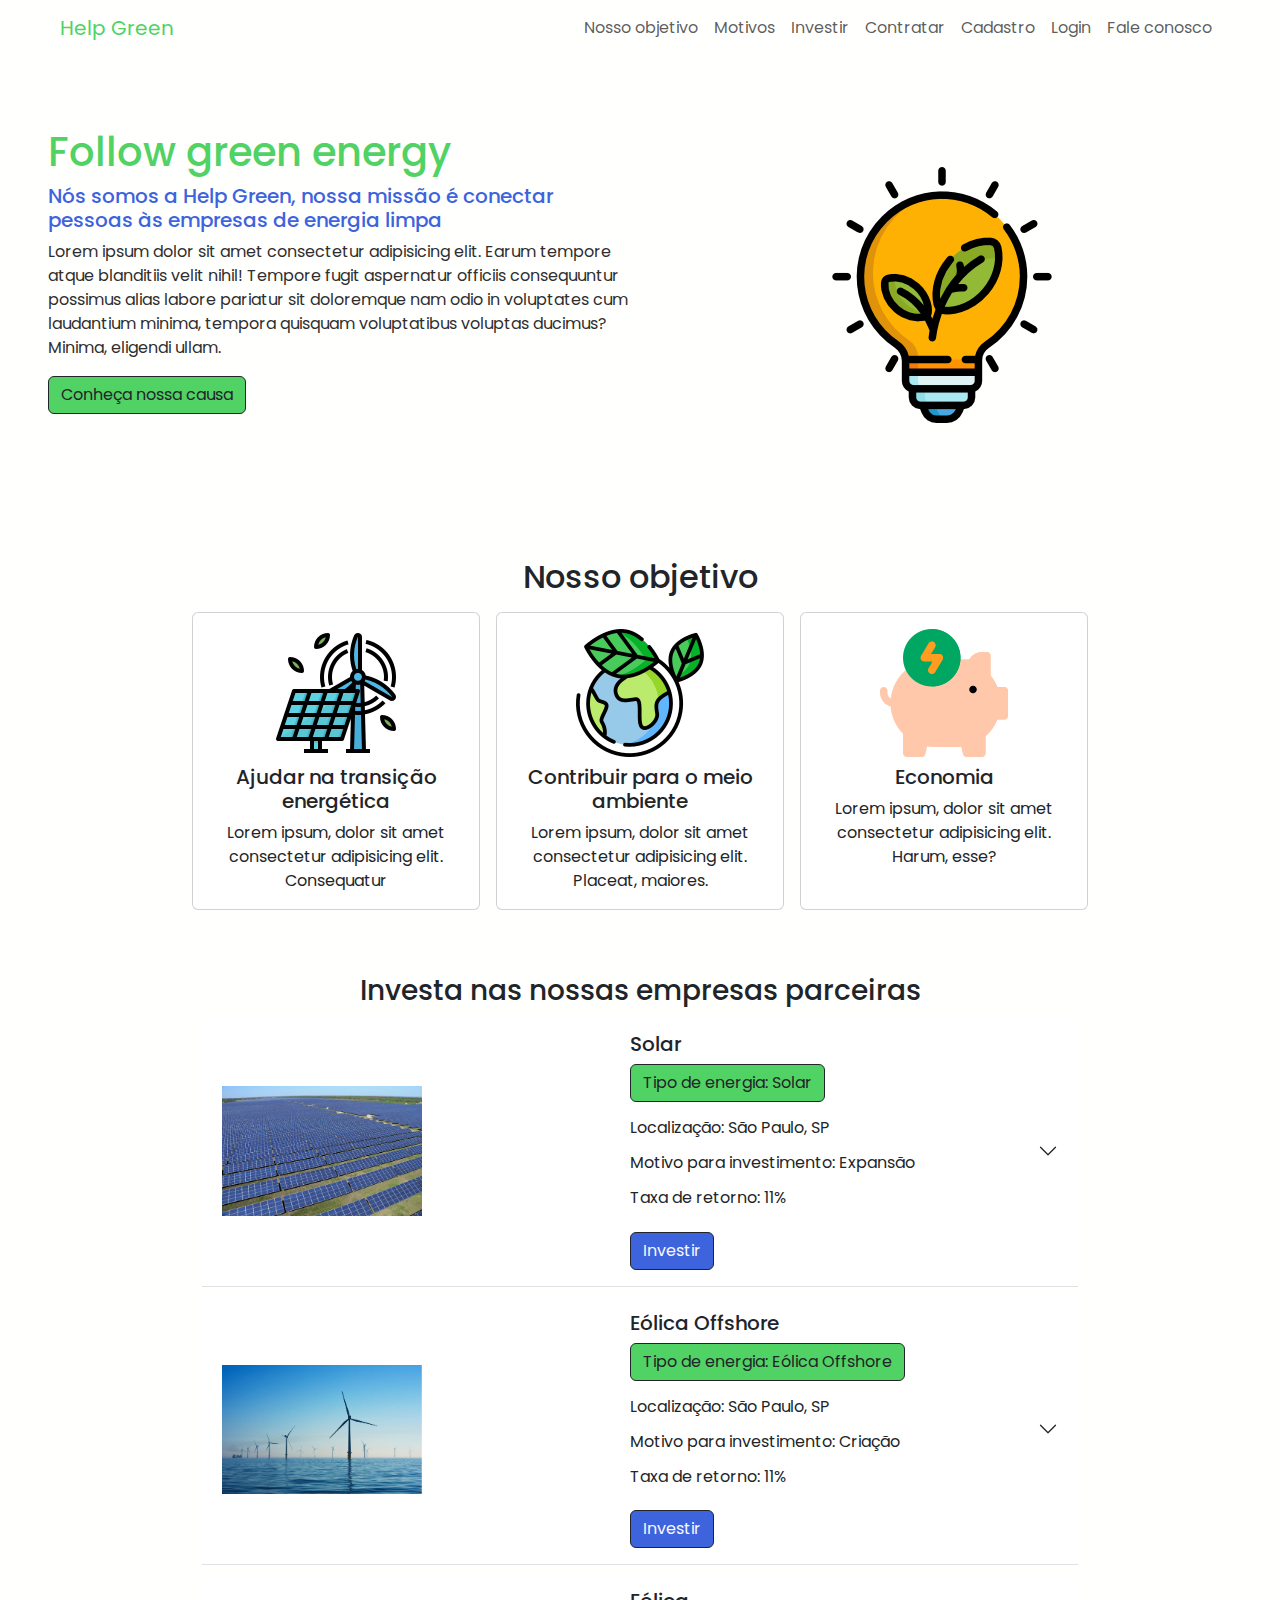
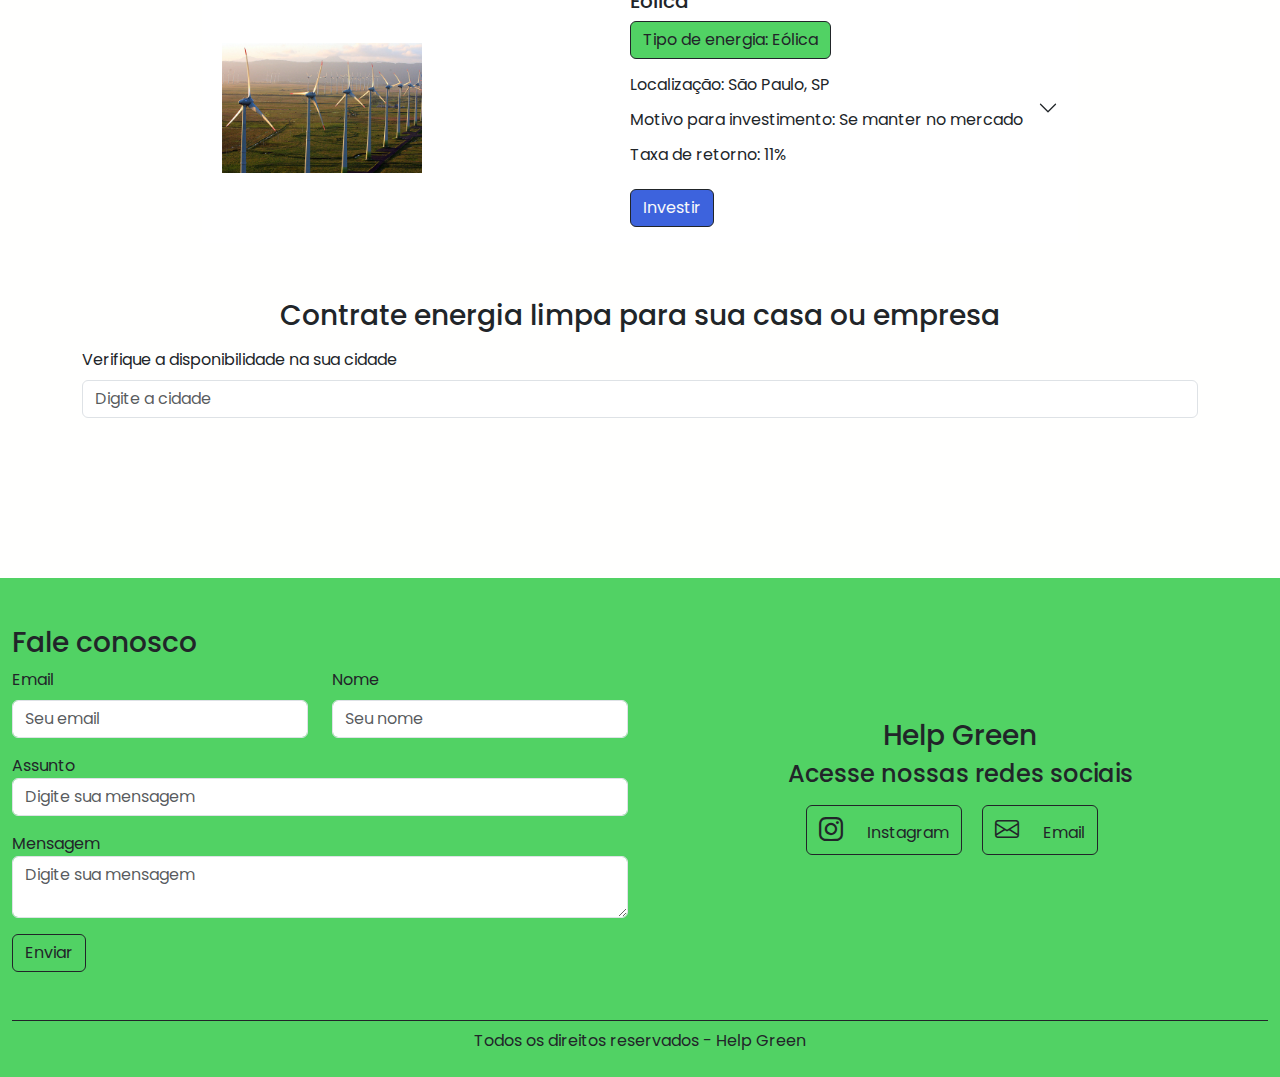
==== index.html @ 7e98a831 "add filter js" ====
<!doctype html>
<html lang="pt-br">
  <head>
    <meta charset="utf-8">
    <meta name="viewport" content="width=device-width, initial-scale=1">
    <title>Help Green</title>

    <link rel="preconnect" href="https://fonts.googleapis.com">
    <link rel="preconnect" href="https://fonts.gstatic.com" crossorigin>
    <link href="https://fonts.googleapis.com/css2?family=Poppins&display=swap" rel="stylesheet">

    <link href="https://cdn.jsdelivr.net/npm/bootstrap@5.3.3/dist/css/bootstrap.min.css" rel="stylesheet" integrity="sha384-QWTKZyjpPEjISv5WaRU9OFeRpok6YctnYmDr5pNlyT2bRjXh0JMhjY6hW+ALEwIH" crossorigin="anonymous">
    <link rel="stylesheet" href="./css/styles.css">

    <link rel="stylesheet" href="https://cdn.jsdelivr.net/npm/bootstrap-icons@1.11.3/font/bootstrap-icons.min.css">
  </head>
  <body>
    <nav class="navbar navbar-expand-lg mb-5 px-3 px-md-5">
        <div class="container-fluid">
          <a class="navbar-brand highlight" href="#">Help Green</a>
          <button class="navbar-toggler" type="button" data-bs-toggle="collapse" data-bs-target="#navbarNavDropdown" aria-controls="navbarNavDropdown" aria-expanded="false" aria-label="Toggle navigation">
            <span class="navbar-toggler-icon"></span>
          </button>
          <div class="collapse navbar-collapse" id="navbarNavDropdown">
            <ul class="navbar-nav ms-auto">
              <li class="nav-item">
                <a class="nav-link" aria-current="page" href="#">Nosso objetivo</a>
              </li>
              <li class="nav-item">
                <a class="nav-link" href="#">Motivos</a>
              </li>
              <li class="nav-item">
                <a class="nav-link" href="#">Investir</a>
              </li>
              <li class="nav-item">
                <a class="nav-link" href="#">Contratar</a>
              </li>
              <li class="nav-item">
                <a class="nav-link" href="./pages/register.html">Cadastro</a>
              </li>
              <li class="nav-item">
                <a class="nav-link" href="./pages/login.html">Login</a>
              </li>
              <li class="nav-item">
                <a class="nav-link" href="#">Fale conosco</a>
              </li>
            </ul>
          </div>
        </div>
    </nav>

    <main class="container-fluid mt-5 pt-4 mb-5 pb-5 px-5">
      <section class="row">
        <div class="col-sm-12 col-md-6 mb-5">
          <h1 class="highlight">Follow green energy</h1>
          <h5 class="secundary">Nós somos a Help Green, nossa missão é conectar pessoas às empresas de energia limpa</h5>
          <p class="p-color">Lorem ipsum dolor sit amet consectetur adipisicing elit. Earum tempore atque blanditiis velit nihil! Tempore fugit aspernatur officiis consequuntur possimus alias labore pariatur sit doloremque nam odio in voluptates cum laudantium minima, tempora quisquam voluptatibus voluptas ducimus? Minima, eligendi ullam.</p>
          <button class="btn btn-outline-dark bg-button">Conheça nossa causa</button>
        </div>
        <div class="col-sm-12 col-md-6 text-center align-self-center">
          <img src="./images/energy.png" alt="" class="img-fluid">
        </div>
      </section>
        
      <section class="container mt-5 pt-5 pb-5">
        <h2 class="text-center mb-3">Nosso objetivo</h2>
        <div class="row justify-content-center">
          <div class="col-12 col-md-4 card bg-green text-center mb-3 me-md-3" style="max-width: 18rem;">
              <div class="card-body">
                <img src="./images/renewable-energies.png" alt="" class="img-fluid mb-2">
                <h5 class="card-title">Ajudar na transição energética</h5>
                <p class="card-text">Lorem ipsum, dolor sit amet consectetur adipisicing elit. Consequatur</p>
              </div>
          </div>
          <div class="col-12 col-md-4 card bg-green text-center mb-3 me-md-3" style="max-width: 18rem;">
              <div class="card-body">
                <img src="./images/environment.png" alt="" class="img-fluid mb-2">
                <h5 class="card-title">Contribuir para o meio ambiente</h5>
                <p class="card-text">Lorem ipsum, dolor sit amet consectetur adipisicing elit. Placeat, maiores.</p>
              </div>
          </div>
          <div class="col-12 col-md-4 card bg-green text-center mb-3" style="max-width: 18rem;">
              <div class="card-body">
                <img src="./images/economy.png" alt="" class="img-fluid mb-2">
                <h5 class="card-title">Economia</h5>
                <p class="card-text">Lorem ipsum, dolor sit amet consectetur adipisicing elit. Harum, esse?</p>
              </div>
          </div>
        </div>
      </section>

      <section id="reasons">

      </section>

      <section id="investiment container">
        <h3 class="text-center">Investa nas nossas empresas parceiras</h3>
        <div class="container accordion accordion-flush my-accordion img-accordion" id="accordion">
          
        </div>
      </section>

      <section id="hire" class="mt-5 pt-2 mb-5">
        <h3 class="text-center mb-3">Contrate energia limpa para sua casa ou empresa</h3>

        <div class="container">
          <label for="filter" class="form-input">Verifique a disponibilidade na sua cidade</label>
          <input type="text" class="form-control mt-2 mb-3" id="cityInput" placeholder="Digite a cidade" onkeyup="filterCards()">
        </div>

        <div class="container row mx-auto mb-5" id="companies-hire">

        </div>

      </section>

    </main>

    <footer class="container-fluid bg-footer pt-5 pb-2 mt-5 text-dark">
        <div class="row mb-5">
            <div class="col-md mb-4 mb-md-0">
              <h3>Fale conosco</h3>
              <form>
                <div class="row">
                  <div class="col">
                    <label for="email" class="form-label">Email</label>
                    <input type="email" class="form-control" id="email" placeholder="Seu email">
                  </div>                
                  <div class="col">
                    <label for="name" class="form-label">Nome</label>
                    <input type="text" class="form-control" id="name" placeholder="Seu nome">
                  </div>
                </div>
                <div class="mt-3">
                    <label for="topic">Assunto</label>
                    <input type="text" class="form-control" id="topic" placeholder="Digite sua mensagem">
                </div>
                <div class="mt-3">
                  <label for="mensage">Mensagem</label>
                  <textarea name="" id="mensage" class="form-control" placeholder="Digite sua mensagem"></textarea>
              </div>
                <div class="mt-3">
                  <button type="button" class="btn btn-outline-dark" id="form">Enviar</button>
                </div>
              </form>
            </div>
    
            <div class="col-md text-center align-self-center">
              <h3>Help Green</h3>
              <h4>Acesse nossas redes sociais</h4>     
              <div class="mt-3 mb-4">
                <button type="button" class="btn btn-outline-dark me-1 me-md-3"><i class="bi bi-instagram fs-4 me-4"></i>Instagram</button>
                <button type="button" class="btn btn-outline-dark me-1 me-md-3"><i class="bi bi-envelope fs-4 me-4"></i>Email</button>
              </div>
            </div>
          </div>
          <div>
            <p class="text-center border-top border-dark pt-2">Todos os direitos reservados - Help Green</p>
          </div>
      </footer>

      
    <script src="https://cdn.jsdelivr.net/npm/bootstrap@5.3.3/dist/js/bootstrap.bundle.min.js" integrity="sha384-YvpcrYf0tY3lHB60NNkmXc5s9fDVZLESaAA55NDzOxhy9GkcIdslK1eN7N6jIeHz" crossorigin="anonymous"></script>
    <script src="./js/data.js"></script>
    <script src="./js/app.js"></script>
  </body>
</html>
---- css/styles.css ----
:root{
    --bg-color: #fffffe;
    --highlight-color: #51D264;
    --secundary-color: #3D63DD;
    --paragraph-color: #2e2e2e;
}

body{
    background-color: var(--bg-color);
    font-family: "Poppins", sans-serif;
    font-weight: 400;
}

::selection{
    background-color: var(--highlight-color);
}

.highlight{
    color: var(--highlight-color);
}

.secundary{
    color: var(--secundary-color);
}

.p-color{
    color: var(--paragraph-color);
}

.bg-secundary{
    background-color: var(--secundary-color);
}

.bg-button{
    background-color: var(--highlight-color);
}

.bg-footer{
    background-color: var(--highlight-color);
}

.size-form{
    max-width: 600px;
}

.my-accordion{
    max-width: 900px;
}

.img-accordion img{
    max-width: 200px;
}
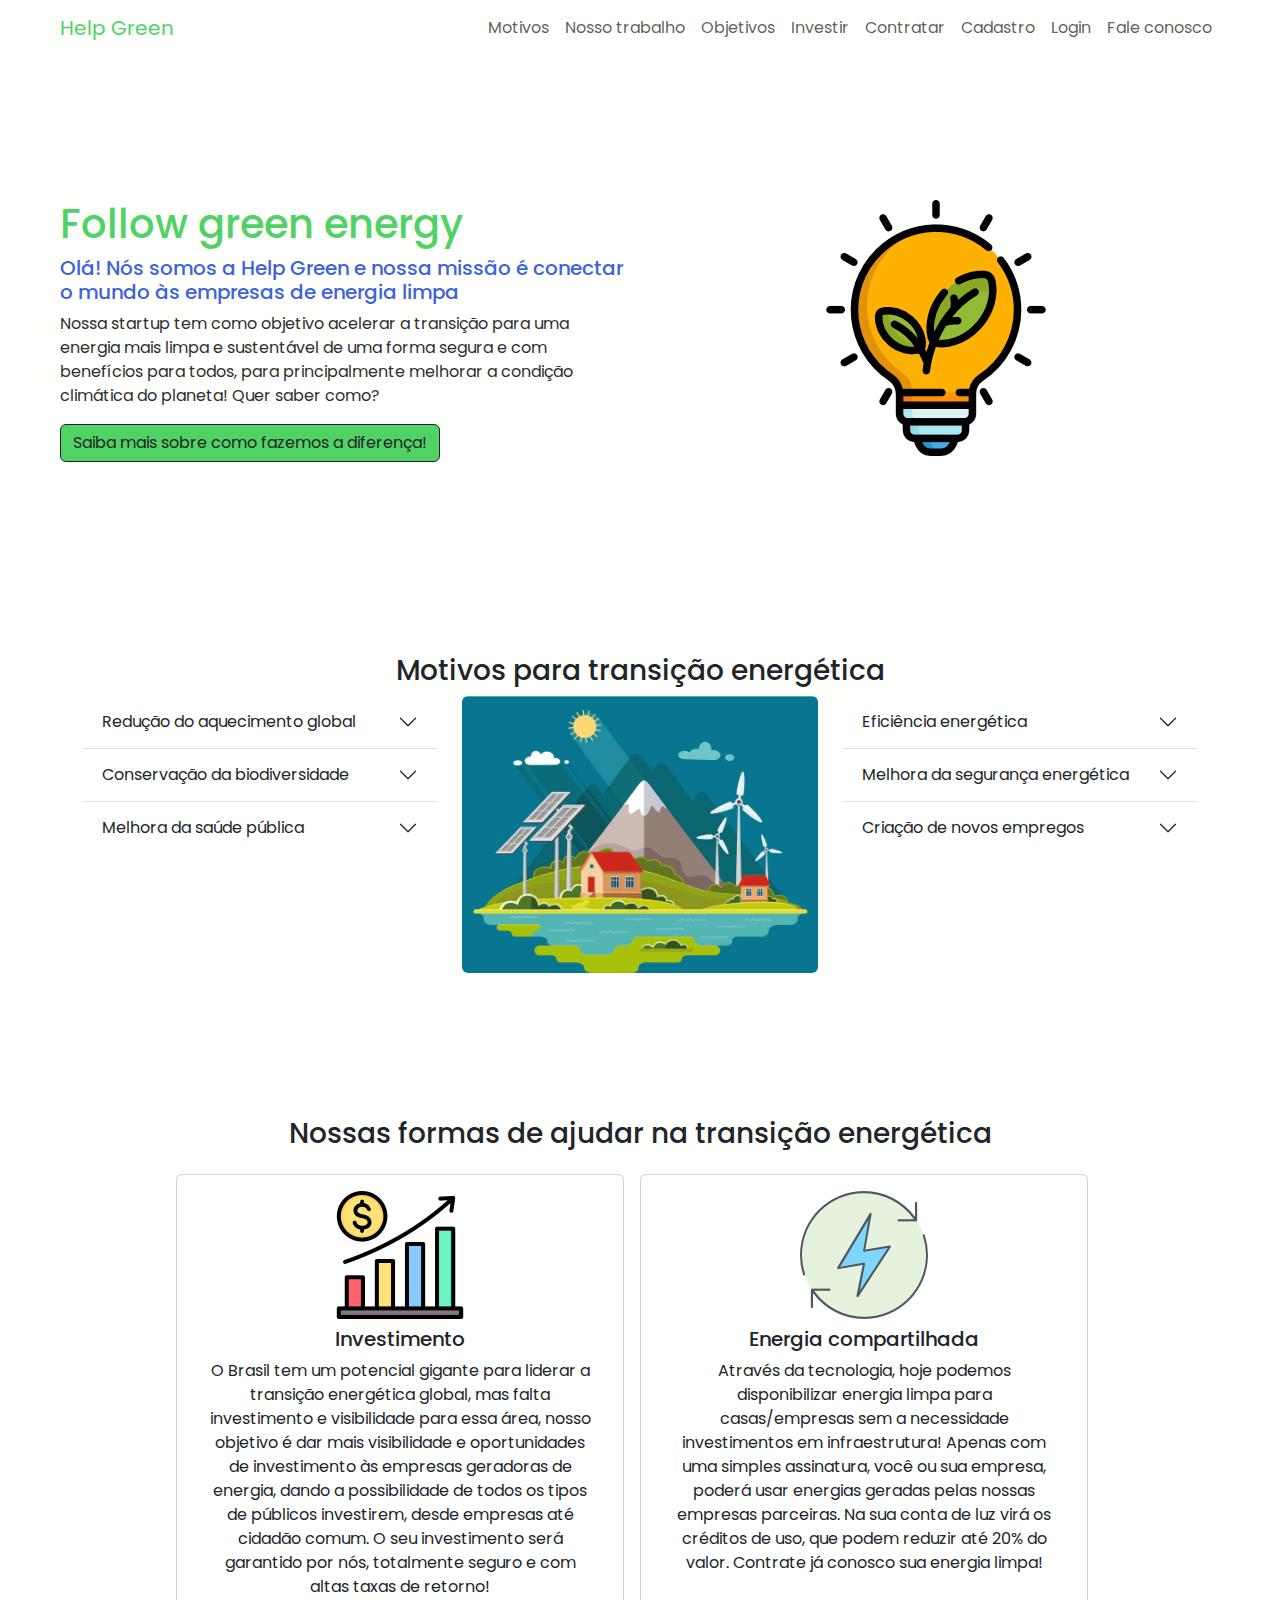
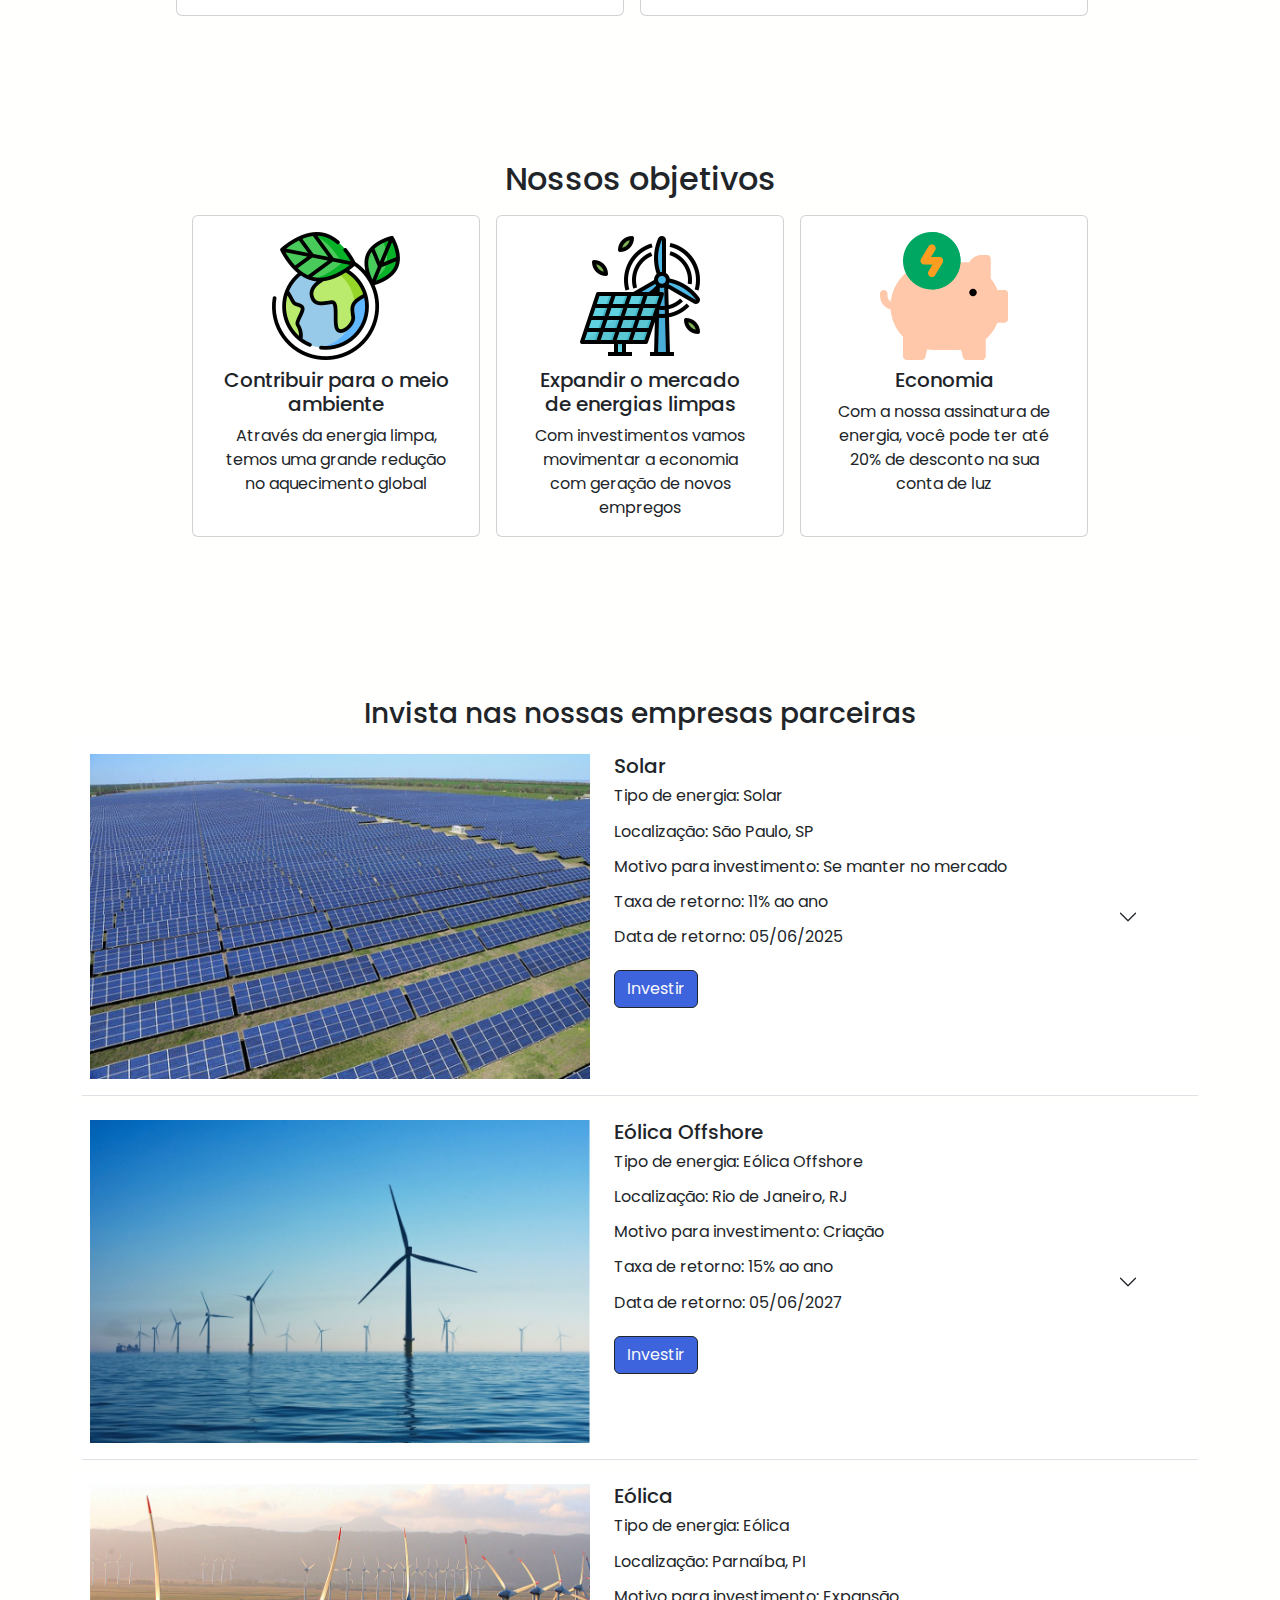
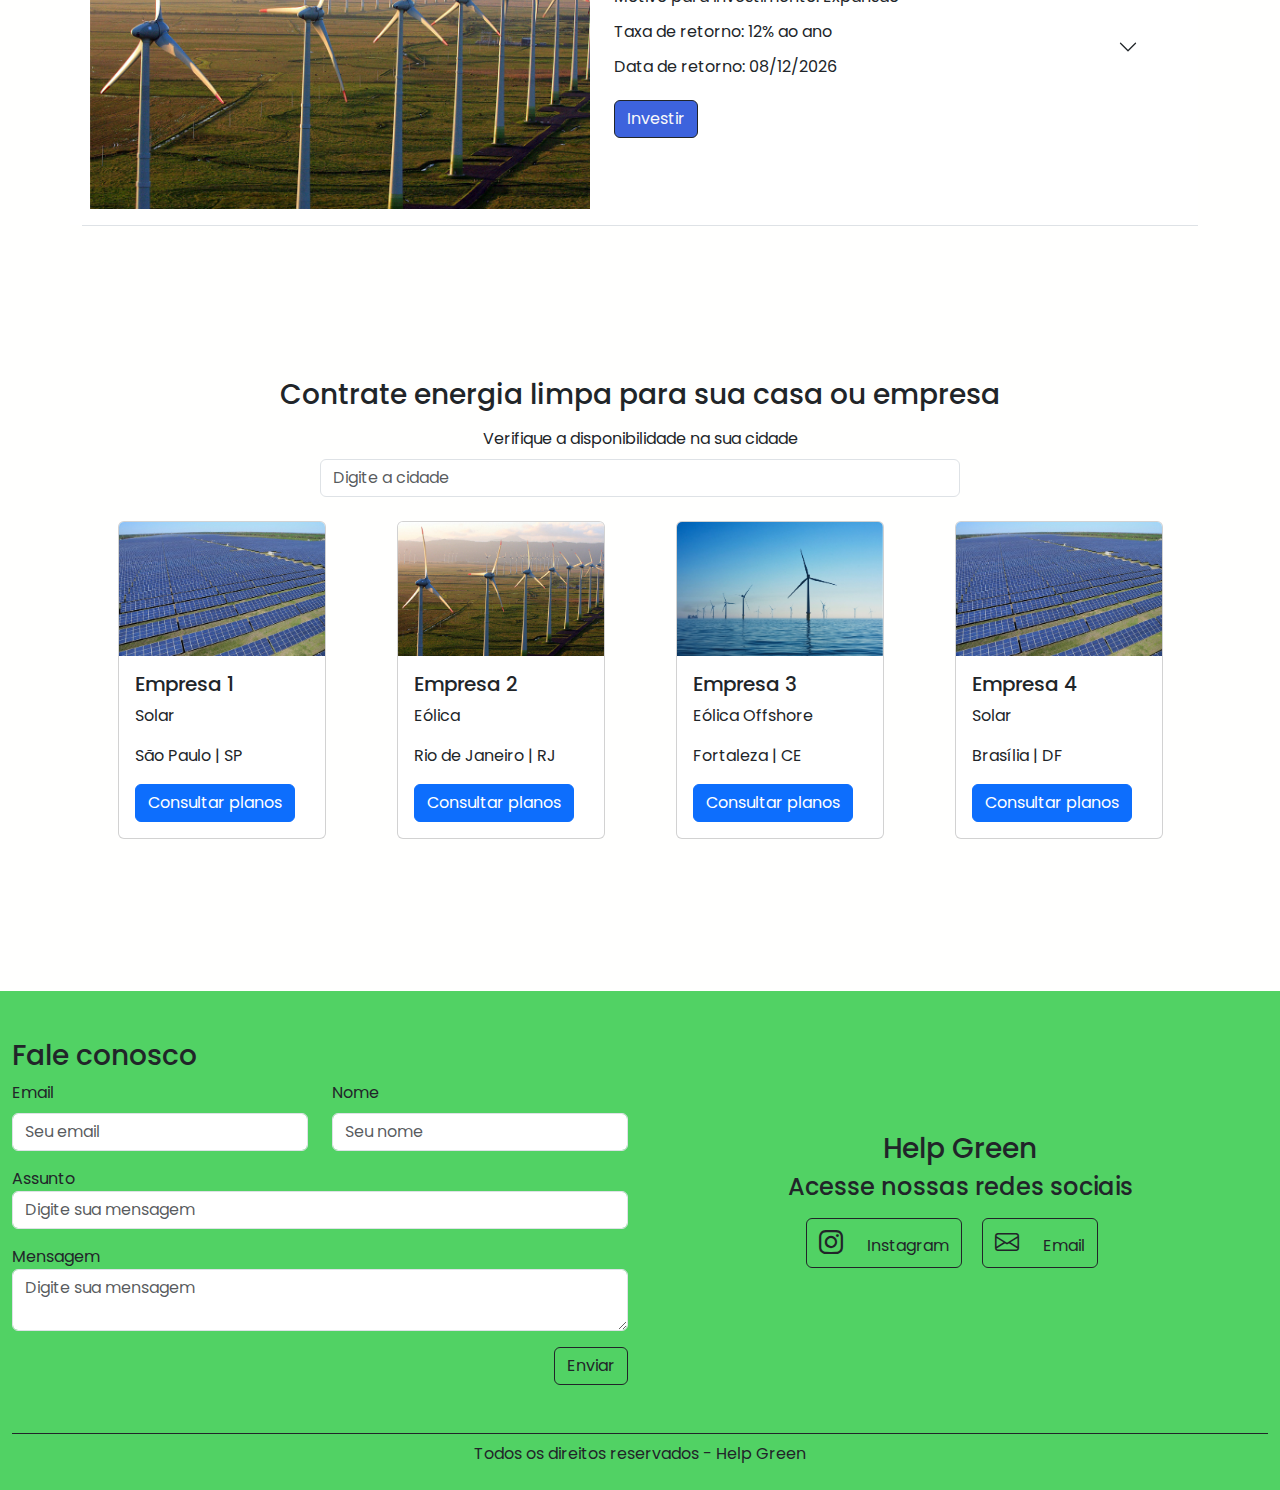
==== commit 5f35b7f7: "add sections: reasons, services and objectives" ====
--- a/index.html
+++ b/index.html
@@ -24,16 +24,19 @@
           <div class="collapse navbar-collapse" id="navbarNavDropdown">
             <ul class="navbar-nav ms-auto">
               <li class="nav-item">
-                <a class="nav-link" aria-current="page" href="#">Nosso objetivo</a>
-              </li>
-              <li class="nav-item">
-                <a class="nav-link" href="#">Motivos</a>
-              </li>
-              <li class="nav-item">
-                <a class="nav-link" href="#">Investir</a>
-              </li>
-              <li class="nav-item">
-                <a class="nav-link" href="#">Contratar</a>
+                <a class="nav-link" href="#reasons">Motivos</a>
+              </li>
+              <li class="nav-item">
+                <a class="nav-link" href="#services">Nosso trabalho</a>
+              </li>
+              <li class="nav-item">
+                <a class="nav-link" aria-current="page" href="#objective">Objetivos</a>
+              </li>
+              <li class="nav-item">
+                <a class="nav-link" href="#investiment">Investir</a>
+              </li>
+              <li class="nav-item">
+                <a class="nav-link" href="#hire">Contratar</a>
               </li>
               <li class="nav-item">
                 <a class="nav-link" href="./pages/register.html">Cadastro</a>
@@ -42,81 +45,175 @@
                 <a class="nav-link" href="./pages/login.html">Login</a>
               </li>
               <li class="nav-item">
-                <a class="nav-link" href="#">Fale conosco</a>
+                <a class="nav-link" href="#form">Fale conosco</a>
               </li>
             </ul>
           </div>
         </div>
     </nav>
 
-    <main class="container-fluid mt-5 pt-4 mb-5 pb-5 px-5">
-      <section class="row">
+    <main class="container-fluid mt-2 mt-md-5 pt-2 pt-md-5 mb-5 pb-5">
+      <section class="row d-flex px-3 px-md-5 pt-1 pt-md-5 pb-5">
         <div class="col-sm-12 col-md-6 mb-5">
           <h1 class="highlight">Follow green energy</h1>
-          <h5 class="secundary">Nós somos a Help Green, nossa missão é conectar pessoas às empresas de energia limpa</h5>
-          <p class="p-color">Lorem ipsum dolor sit amet consectetur adipisicing elit. Earum tempore atque blanditiis velit nihil! Tempore fugit aspernatur officiis consequuntur possimus alias labore pariatur sit doloremque nam odio in voluptates cum laudantium minima, tempora quisquam voluptatibus voluptas ducimus? Minima, eligendi ullam.</p>
-          <button class="btn btn-outline-dark bg-button">Conheça nossa causa</button>
-        </div>
-        <div class="col-sm-12 col-md-6 text-center align-self-center">
+          <h5 class="secundary">Olá! Nós somos a Help Green e nossa missão é conectar o mundo às empresas de energia limpa</h5>
+          <p class="p-color">Nossa startup tem como objetivo acelerar a transição para uma energia mais limpa e sustentável de uma forma segura e com benefícios para todos, para principalmente melhorar a condição climática do planeta! Quer saber como?</p>
+          <a href="#reasons" class="btn btn-outline-dark bg-button">Saiba mais sobre como fazemos a diferença!</a>
+        </div>
+        <div class="col-sm-12 col-md-6 text-center">
           <img src="./images/energy.png" alt="" class="img-fluid">
         </div>
       </section>
+
+      <section class="container py-5 mt-5 mb-5" id="reasons">
+        <h3 class="text-center mb-2">Motivos para transição energética</h3>
+        <div class="row">
+            <div class="col-12 col-md-4">
+                <div class="accordion accordion-flush" id="accordionFlushExample">
+                    <div class="accordion-item">
+                      <h2 class="accordion-header">
+                        <button class="accordion-button collapsed" type="button" data-bs-toggle="collapse" data-bs-target="#flush-collapseOne" aria-expanded="false" aria-controls="flush-collapseOne">
+                          Redução do aquecimento global
+                        </button>
+                      </h2>
+                      <div id="flush-collapseOne" class="accordion-collapse collapse" data-bs-parent="#accordionFlushExample">
+                        <div class="accordion-body">Lorem ipsum dolor, sit amet consectetur adipisicing elit. Sunt, ipsam!</div>
+                      </div>
+                    </div>
+                    <div class="accordion-item">
+                      <h2 class="accordion-header">
+                        <button class="accordion-button collapsed" type="button" data-bs-toggle="collapse" data-bs-target="#flush-collapseTwo" aria-expanded="false" aria-controls="flush-collapseTwo">
+                          Conservação da biodiversidade
+                        </button>
+                      </h2>
+                      <div id="flush-collapseTwo" class="accordion-collapse collapse" data-bs-parent="#accordionFlushExample">
+                        <div class="accordion-body">Lorem ipsum dolor, sit amet consectetur adipisicing elit. Ad, voluptate?</div>
+                      </div>
+                    </div>
+                    <div class="accordion-item">
+                      <h2 class="accordion-header">
+                        <button class="accordion-button collapsed" type="button" data-bs-toggle="collapse" data-bs-target="#flush-collapseThree" aria-expanded="false" aria-controls="flush-collapseThree">
+                          Melhora da saúde pública
+                        </button>
+                      </h2>
+                      <div id="flush-collapseThree" class="accordion-collapse collapse" data-bs-parent="#accordionFlushExample">
+                        <div class="accordion-body">Lorem ipsum dolor sit, amet consectetur adipisicing elit. Vero, doloribus!</div>
+                      </div>
+                    </div>
+                  </div>
+            </div>
+            <div class="col-12 col-md-4 align-self-center">
+                <img src="./images/illustration.png" alt="" class="img-fluid rounded">
+            </div>
+            <div class="col-12 col-md-4">
+                <div class="accordion accordion-flush" id="accordionFlushExample">
+                    <div class="accordion-item">
+                      <h2 class="accordion-header">
+                        <button class="accordion-button collapsed" type="button" data-bs-toggle="collapse" data-bs-target="#flush-collapseFive" aria-expanded="false" aria-controls="flush-collapseFive">
+                          Eficiência energética
+                        </button>
+                      </h2>
+                      <div id="flush-collapseFive" class="accordion-collapse collapse" data-bs-parent="#accordionFlushExample">
+                        <div class="accordion-body">Lorem ipsum dolor sit amet consectetur adipisicing elit. Dolorum, ipsam?</div>
+                      </div>
+                    </div>
+                    <div class="accordion-item">
+                      <h2 class="accordion-header">
+                        <button class="accordion-button collapsed" type="button" data-bs-toggle="collapse" data-bs-target="#flush-collapseSix" aria-expanded="false" aria-controls="flush-collapseSix">
+                          Melhora da segurança energética
+                        </button>
+                      </h2>
+                      <div id="flush-collapseSix" class="accordion-collapse collapse" data-bs-parent="#accordionFlushExample">
+                        <div class="accordion-body">Lorem ipsum dolor sit, amet consectetur adipisicing elit. Nulla, aut?</div>
+                      </div>
+                    </div>
+
+                    <div class="accordion-item">
+                      <h2 class="accordion-header">
+                        <button class="accordion-button collapsed" type="button" data-bs-toggle="collapse" data-bs-target="#flush-collapseSeven" aria-expanded="false" aria-controls="flush-collapseSeven">
+                          Criação de novos empregos
+                        </button>
+                      </h2>
+                      <div id="flush-collapseSeven" class="accordion-collapse collapse" data-bs-parent="#accordionFlushExample">
+                        <div class="accordion-body">Lorem ipsum dolor sit amet consectetur adipisicing elit. Culpa, rem!</div>
+                      </div>
+                    </div>
+                  </div>
+            </div>
+        </div>
+    </section>
+
+      <section class="mt-5 mb-5 pt-5" id="services">
+        <h3 class="text-center mb-4">Nossas formas de ajudar na transição energética</h3>
+        <div class="row justify-content-center mx-2 mx-md-0">
+          <div class="col-12 col-md-6 card bg-green text-center mb-5 me-md-3" style="max-width: 28rem;">
+              <div class="card-body">
+                <img src="./images/investiment.png" alt="" class="img-fluid mb-2">
+                <h5 class="card-title text-center">Investimento</h5>
+                <p class="card-text text-start text-md-center">O Brasil tem um potencial gigante para liderar a transição energética global, mas falta investimento e visibilidade para essa área, nosso objetivo é dar mais visibilidade e oportunidades de investimento às empresas geradoras de energia, dando a possibilidade de todos os tipos de públicos investirem, desde empresas até cidadão comum. O seu investimento será garantido por nós, totalmente seguro e com altas taxas de retorno!</p>
+              </div>
+          </div>
+          <div class="col-12 col-md-6 card bg-green text-center mb-5 me-md-3" style="max-width: 28rem;">
+            <div class="card-body">
+              <img src="./images/shared-energy.png" alt="" class="img-fluid mb-2">
+              <h5 class="card-title">Energia compartilhada</h5>
+              <p class="card-text text-start text-md-center">Através da tecnologia, hoje podemos disponibilizar energia limpa para casas/empresas sem a necessidade investimentos em infraestrutura! Apenas com uma simples assinatura, você ou sua empresa, poderá usar energias geradas pelas nossas empresas parceiras. Na sua conta de luz virá os créditos de uso, que podem reduzir até 20% do valor. Contrate já conosco sua energia limpa!</p>
+            </div>
+          </div>
+        </div>
+      </section>
         
-      <section class="container mt-5 pt-5 pb-5">
-        <h2 class="text-center mb-3">Nosso objetivo</h2>
+      <section class="container mt-5 pt-4 pt-md-5 pb-5" id="objective">
+        <h2 class="text-center mb-3">Nossos objetivos</h2>
         <div class="row justify-content-center">
-          <div class="col-12 col-md-4 card bg-green text-center mb-3 me-md-3" style="max-width: 18rem;">
-              <div class="card-body">
-                <img src="./images/renewable-energies.png" alt="" class="img-fluid mb-2">
-                <h5 class="card-title">Ajudar na transição energética</h5>
-                <p class="card-text">Lorem ipsum, dolor sit amet consectetur adipisicing elit. Consequatur</p>
-              </div>
-          </div>
           <div class="col-12 col-md-4 card bg-green text-center mb-3 me-md-3" style="max-width: 18rem;">
               <div class="card-body">
                 <img src="./images/environment.png" alt="" class="img-fluid mb-2">
                 <h5 class="card-title">Contribuir para o meio ambiente</h5>
-                <p class="card-text">Lorem ipsum, dolor sit amet consectetur adipisicing elit. Placeat, maiores.</p>
-              </div>
-          </div>
+                <p class="card-text">Através da energia limpa, temos uma grande redução no aquecimento global</p>
+              </div>
+          </div>
+          <div class="col-12 col-md-4 card bg-green text-center mb-3 me-md-3" style="max-width: 18rem;">
+            <div class="card-body">
+              <img src="./images/renewable-energies.png" alt="" class="img-fluid mb-2">
+              <h5 class="card-title">Expandir o mercado de energias limpas</h5>
+              <p class="card-text">Com investimentos vamos movimentar a economia com geração de novos empregos</p>
+            </div>
+        </div>
           <div class="col-12 col-md-4 card bg-green text-center mb-3" style="max-width: 18rem;">
               <div class="card-body">
                 <img src="./images/economy.png" alt="" class="img-fluid mb-2">
                 <h5 class="card-title">Economia</h5>
-                <p class="card-text">Lorem ipsum, dolor sit amet consectetur adipisicing elit. Harum, esse?</p>
-              </div>
-          </div>
-        </div>
-      </section>
-
-      <section id="reasons">
-
-      </section>
-
-      <section id="investiment container">
-        <h3 class="text-center">Investa nas nossas empresas parceiras</h3>
-        <div class="container accordion accordion-flush my-accordion img-accordion" id="accordion">
+                <p class="card-text">Com a nossa assinatura de energia, você pode ter até 20% de desconto na sua conta de luz</p>
+              </div>
+          </div>
+        </div>
+      </section>
+
+
+      <section id="investiment" class=" mt-5 mb-5 pt-5 pb-5">
+        <h3 class="text-center">Invista nas nossas empresas parceiras</h3>
+        <div class="container accordion accordion-flush img-accordion" id="accordion">
           
         </div>
       </section>
 
-      <section id="hire" class="mt-5 pt-2 mb-5">
+      <section id="hire" class="mt-5 pt-5 mb-5">
         <h3 class="text-center mb-3">Contrate energia limpa para sua casa ou empresa</h3>
 
-        <div class="container">
+        <div class="container text-center mx-auto">
           <label for="filter" class="form-input">Verifique a disponibilidade na sua cidade</label>
-          <input type="text" class="form-control mt-2 mb-3" id="cityInput" placeholder="Digite a cidade" onkeyup="filterCards()">
-        </div>
-
-        <div class="container row mx-auto mb-5" id="companies-hire">
-
-        </div>
-
-      </section>
-
+          <input type="text" class="form-control mt-2 mb-3 mx-auto" id="cityInput" placeholder="Digite a cidade" onkeyup="filterCards()" style="max-width: 40rem;">
+        </div>
+
+        <div class="container  d-flex row mx-auto justify-content-center" id="companies-hire">
+
+        </div>
+
+      </section>
     </main>
 
-    <footer class="container-fluid bg-footer pt-5 pb-2 mt-5 text-dark">
+    <footer class="container-fluid bg-footer pt-5 pb-2 mt-5 text-dark" id="footer">
         <div class="row mb-5">
             <div class="col-md mb-4 mb-md-0">
               <h3>Fale conosco</h3>
@@ -139,7 +236,7 @@
                   <label for="mensage">Mensagem</label>
                   <textarea name="" id="mensage" class="form-control" placeholder="Digite sua mensagem"></textarea>
               </div>
-                <div class="mt-3">
+                <div class="text-end mt-3">
                   <button type="button" class="btn btn-outline-dark" id="form">Enviar</button>
                 </div>
               </form>
--- a/css/styles.css
+++ b/css/styles.css
@@ -17,6 +17,10 @@
 
 .highlight{
     color: var(--highlight-color);
+}
+
+.highlight::selection{
+    background-color: var(--secundary-color);
 }
 
 .secundary{
@@ -43,11 +47,6 @@
     max-width: 600px;
 }
 
-.my-accordion{
-    max-width: 900px;
-}
-
-.img-accordion img{
-    max-width: 200px;
-}
-
+.accordion-item .row{
+    width: 100%;
+}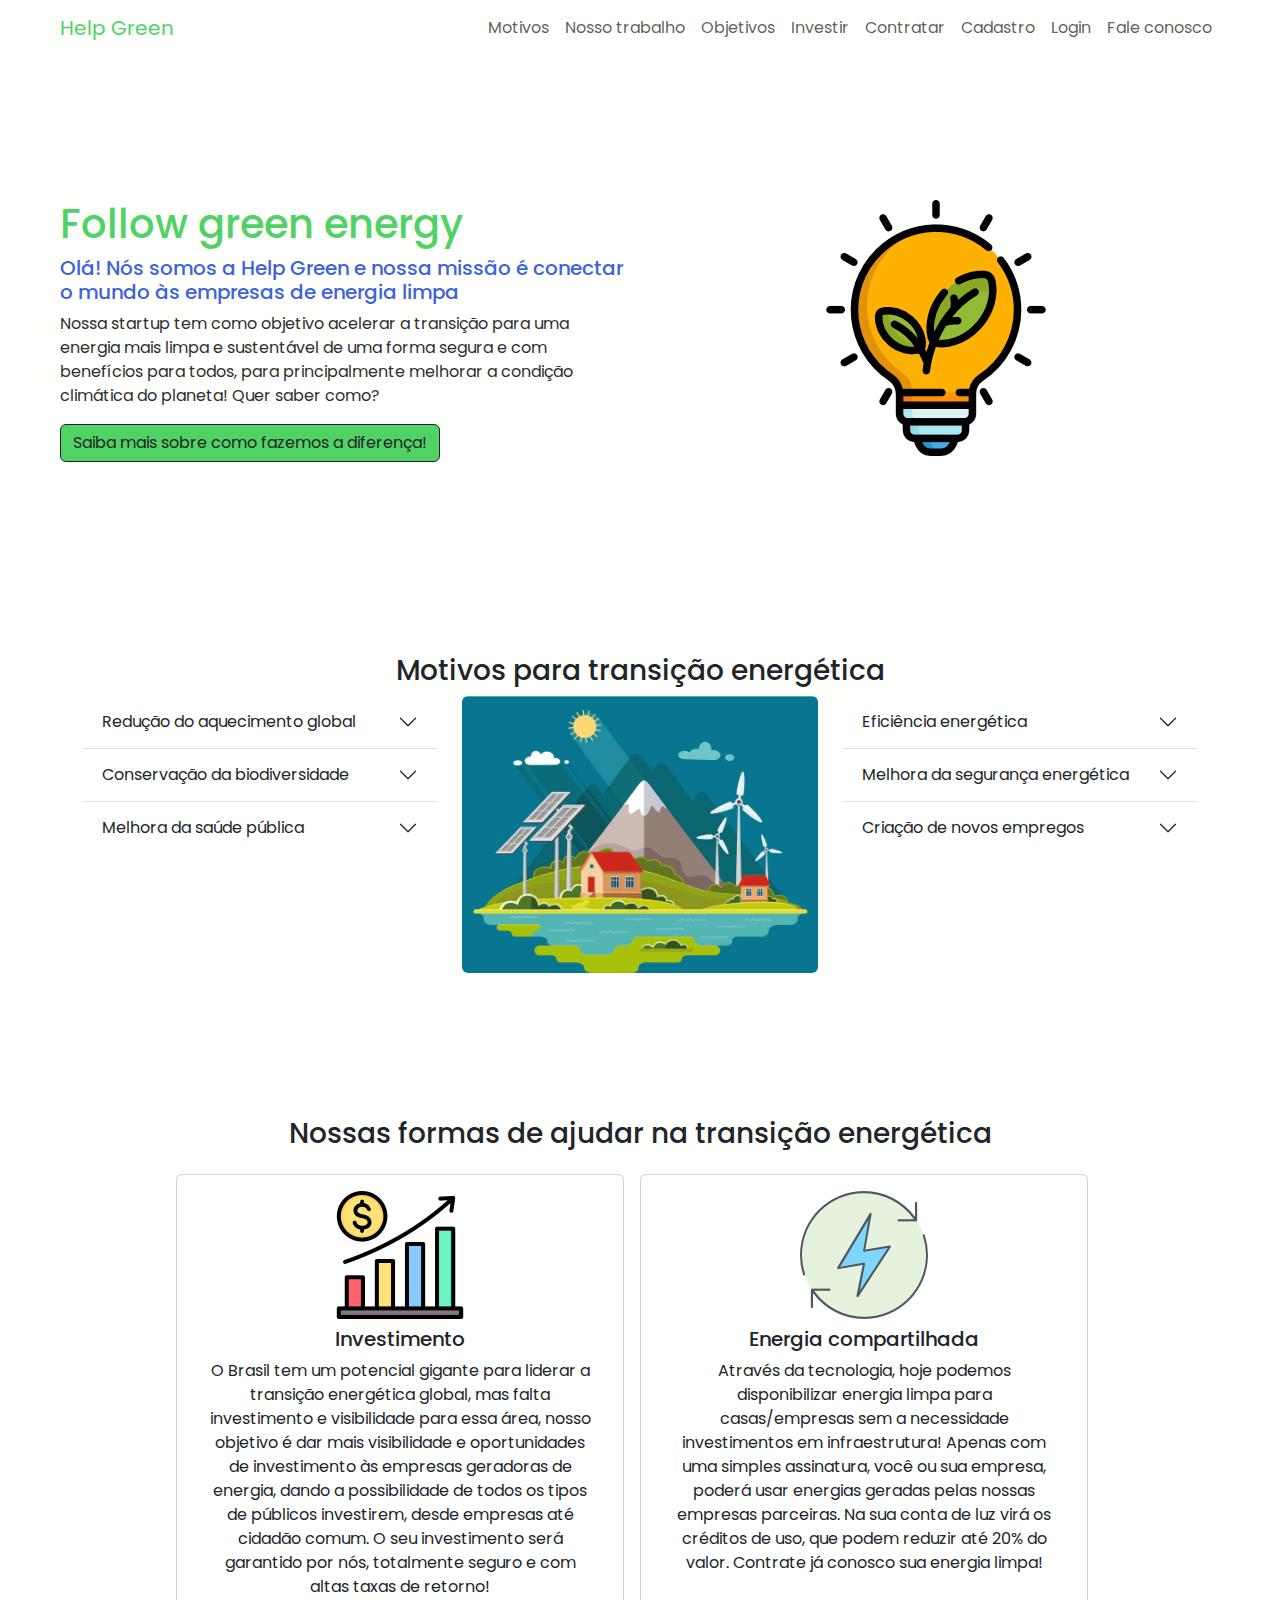
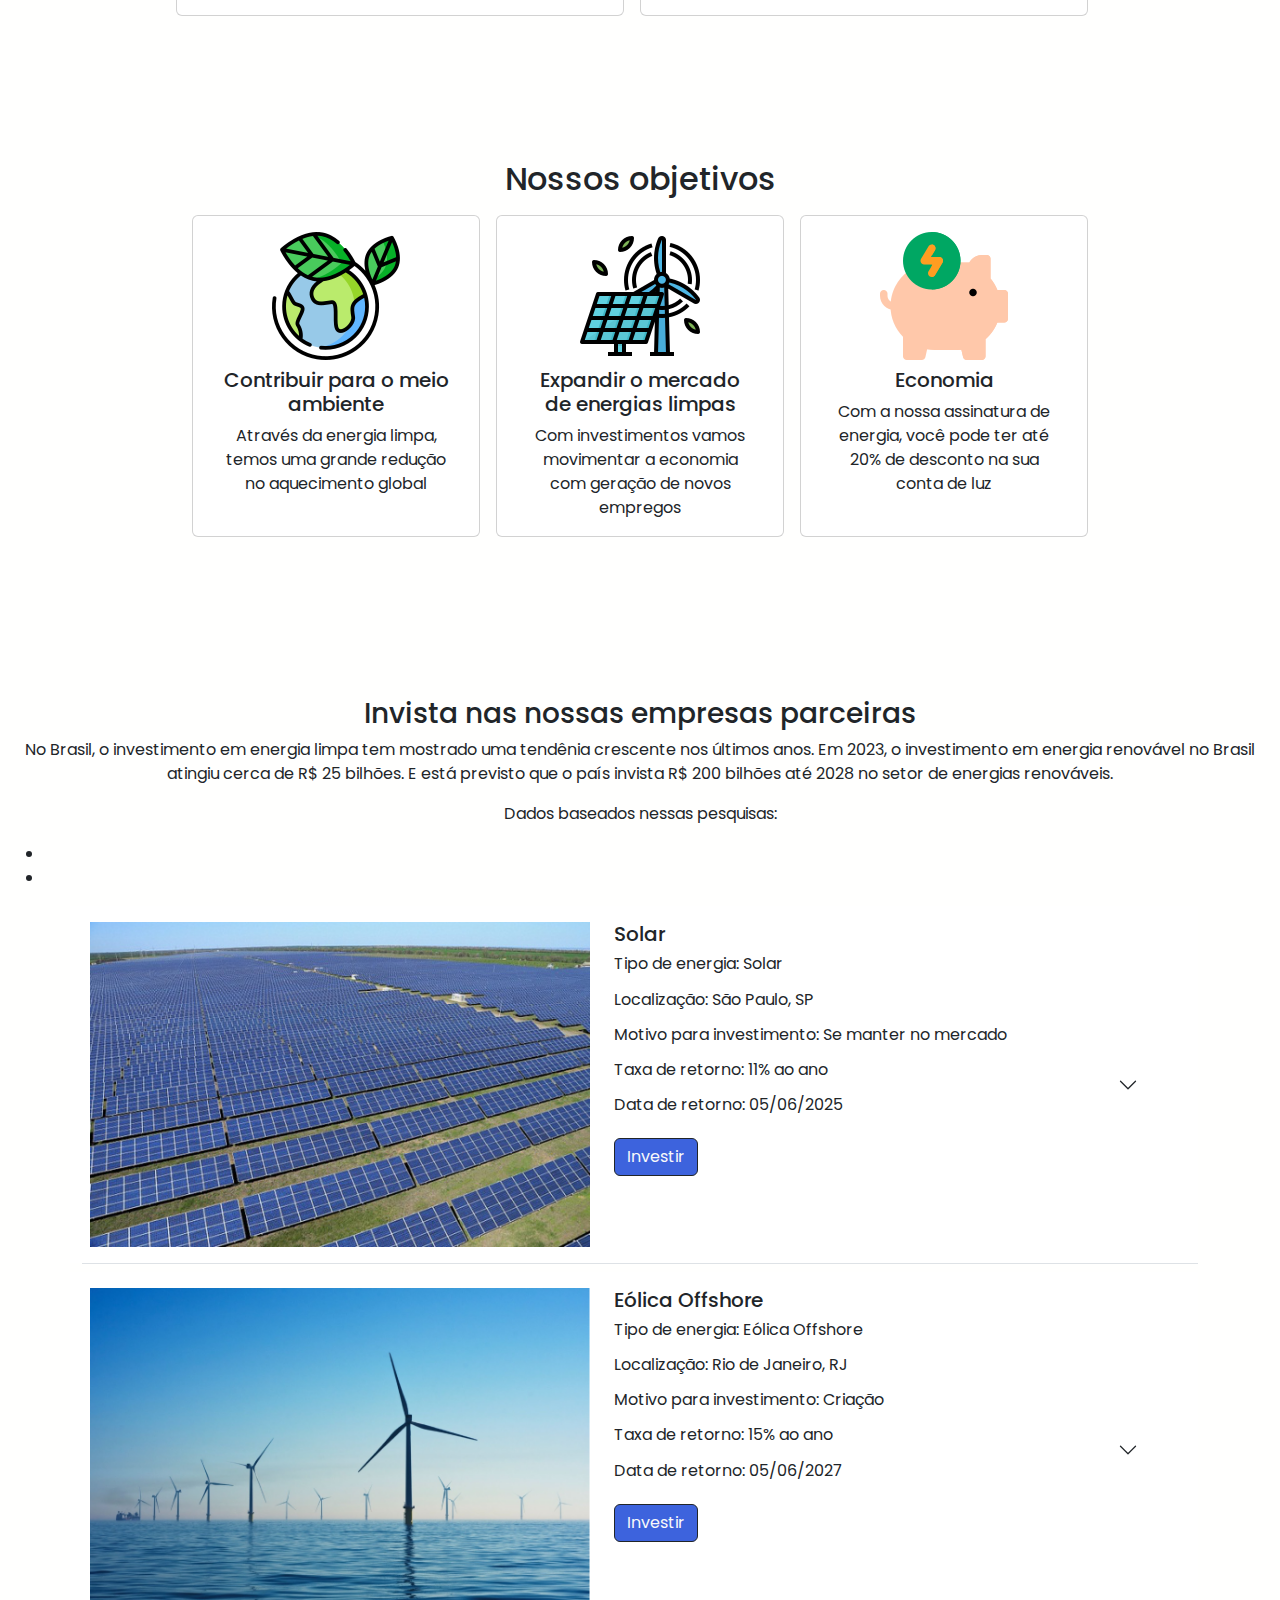
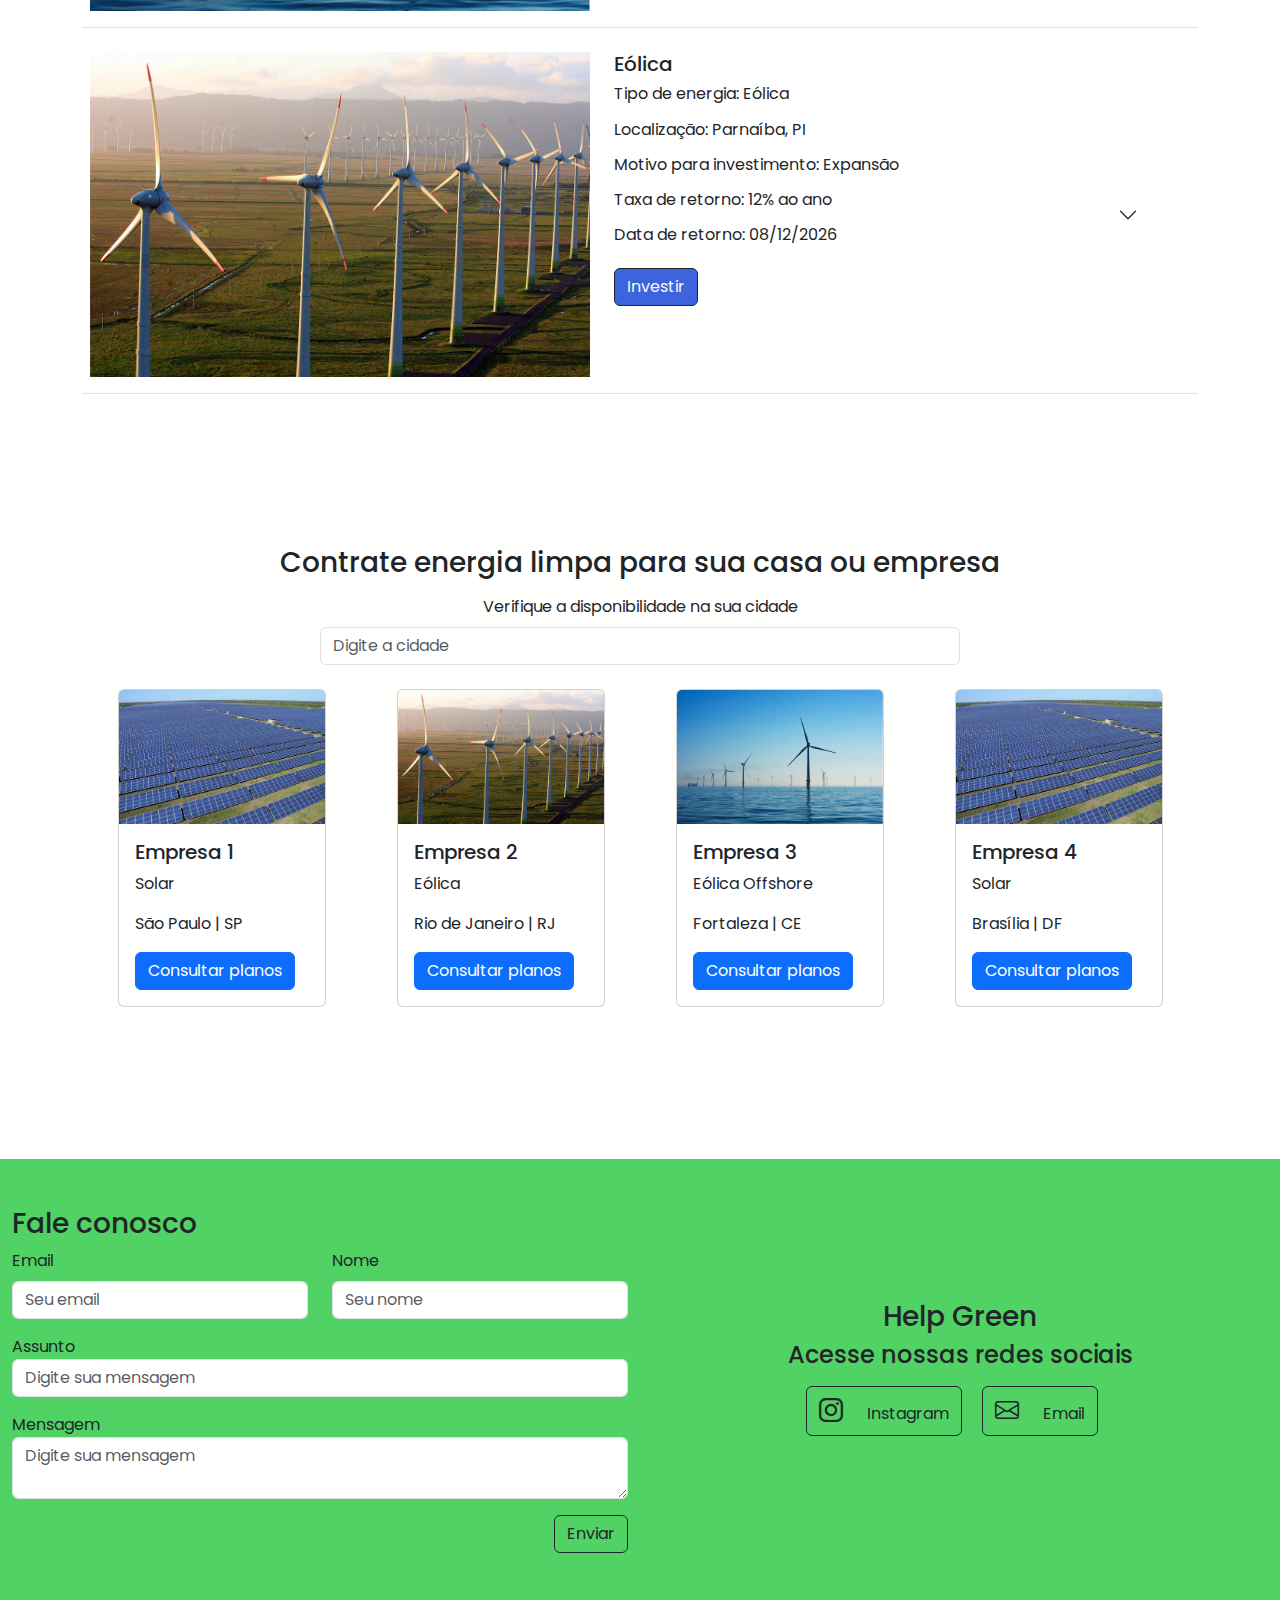
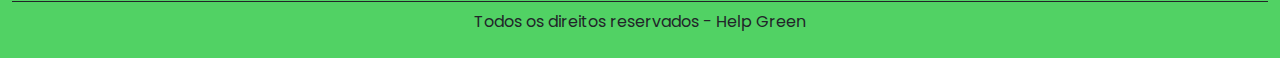
==== commit 2d75603b: "add: date in section investiment" ====
--- a/index.html
+++ b/index.html
@@ -77,7 +77,7 @@
                         </button>
                       </h2>
                       <div id="flush-collapseOne" class="accordion-collapse collapse" data-bs-parent="#accordionFlushExample">
-                        <div class="accordion-body">Lorem ipsum dolor, sit amet consectetur adipisicing elit. Sunt, ipsam!</div>
+                        <div class="accordion-body">O uso das energias limpas reduzem as emissões de gases do efeito estufa, responsáveis pelas mudanças climáticas e aquecimento global.</div>
                       </div>
                     </div>
                     <div class="accordion-item">
@@ -87,7 +87,7 @@
                         </button>
                       </h2>
                       <div id="flush-collapseTwo" class="accordion-collapse collapse" data-bs-parent="#accordionFlushExample">
-                        <div class="accordion-body">Lorem ipsum dolor, sit amet consectetur adipisicing elit. Ad, voluptate?</div>
+                        <div class="accordion-body">Estímulo à pesquisa e ao desenvolvimento de novas tecnologias energéticas, com o objetivo da conservação da biodiversidade.</div>
                       </div>
                     </div>
                     <div class="accordion-item">
@@ -97,13 +97,13 @@
                         </button>
                       </h2>
                       <div id="flush-collapseThree" class="accordion-collapse collapse" data-bs-parent="#accordionFlushExample">
-                        <div class="accordion-body">Lorem ipsum dolor sit, amet consectetur adipisicing elit. Vero, doloribus!</div>
+                        <div class="accordion-body">As energias limpas diminuem a poluição, oque resulta na melhora da saúde pública.</div>
                       </div>
                     </div>
                   </div>
             </div>
             <div class="col-12 col-md-4 align-self-center">
-                <img src="./images/illustration.png" alt="" class="img-fluid rounded">
+                <img src="./images/illustration.png" alt="ilustração de cidade com o uso energias limpas" class="img-fluid rounded">
             </div>
             <div class="col-12 col-md-4">
                 <div class="accordion accordion-flush" id="accordionFlushExample">
@@ -114,7 +114,7 @@
                         </button>
                       </h2>
                       <div id="flush-collapseFive" class="accordion-collapse collapse" data-bs-parent="#accordionFlushExample">
-                        <div class="accordion-body">Lorem ipsum dolor sit amet consectetur adipisicing elit. Dolorum, ipsam?</div>
+                        <div class="accordion-body">Mais fontes de energia resulta no aumento da eficiência energética, o que pode diminuir os gastos com energia.</div>
                       </div>
                     </div>
                     <div class="accordion-item">
@@ -124,7 +124,7 @@
                         </button>
                       </h2>
                       <div id="flush-collapseSix" class="accordion-collapse collapse" data-bs-parent="#accordionFlushExample">
-                        <div class="accordion-body">Lorem ipsum dolor sit, amet consectetur adipisicing elit. Nulla, aut?</div>
+                        <div class="accordion-body">A diversificação de fontes pode melhorar a segurança energética, evitando riscos de falta de energia.</div>
                       </div>
                     </div>
 
@@ -135,7 +135,7 @@
                         </button>
                       </h2>
                       <div id="flush-collapseSeven" class="accordion-collapse collapse" data-bs-parent="#accordionFlushExample">
-                        <div class="accordion-body">Lorem ipsum dolor sit amet consectetur adipisicing elit. Culpa, rem!</div>
+                        <div class="accordion-body">Criação de “empregos verdes”, que contribuem para reduzir as emissões ou para melhorar a qualidade ambiental.</div>
                       </div>
                     </div>
                   </div>
@@ -143,8 +143,8 @@
         </div>
     </section>
 
-      <section class="mt-5 mb-5 pt-5" id="services">
-        <h3 class="text-center mb-4">Nossas formas de ajudar na transição energética</h3>
+    <section class="mt-5 mb-5 pt-5" id="services">
+      <h3 class="text-center mb-4">Nossas formas de ajudar na transição energética</h3>
         <div class="row justify-content-center mx-2 mx-md-0">
           <div class="col-12 col-md-6 card bg-green text-center mb-5 me-md-3" style="max-width: 28rem;">
               <div class="card-body">
@@ -193,6 +193,12 @@
 
       <section id="investiment" class=" mt-5 mb-5 pt-5 pb-5">
         <h3 class="text-center">Invista nas nossas empresas parceiras</h3>
+        <p class="text-center">No Brasil, o investimento em energia limpa tem mostrado uma tendênia crescente nos últimos anos. Em 2023, o investimento em energia renovável no Brasil atingiu cerca de R$ 25 bilhões. E está previsto que o país invista R$ 200 bilhões até 2028 no setor de energias renováveis.</p>
+        <p class="text-center">Dados baseados nessas pesquisas:</p>
+        <ul class="text-center mb-3">
+          <li><a href="https://agenciagov.ebc.com.br/noticias/202404/investimentos-em-transicao-energetica-chegarao-a-r-200-bilhoes-ate-2028#:~:text=A%20proje%C3%A7%C3%A3o%20de%20investimentos%20no,de%20energia%20limpa%20no%20mundo%E2%80%9D."></a></li>
+          <li><a href="https://valor.globo.com/brasil/noticia/2024/03/13/brasil-foi-3-pas-no-mundo-que-mais-atraiu-investimentos-em-energias-renovveis-em-2023.ghtml"></a></li>
+        </ul>
         <div class="container accordion accordion-flush img-accordion" id="accordion">
           
         </div>
@@ -261,4 +267,4 @@
     <script src="./js/data.js"></script>
     <script src="./js/app.js"></script>
   </body>
-</html>+</html>
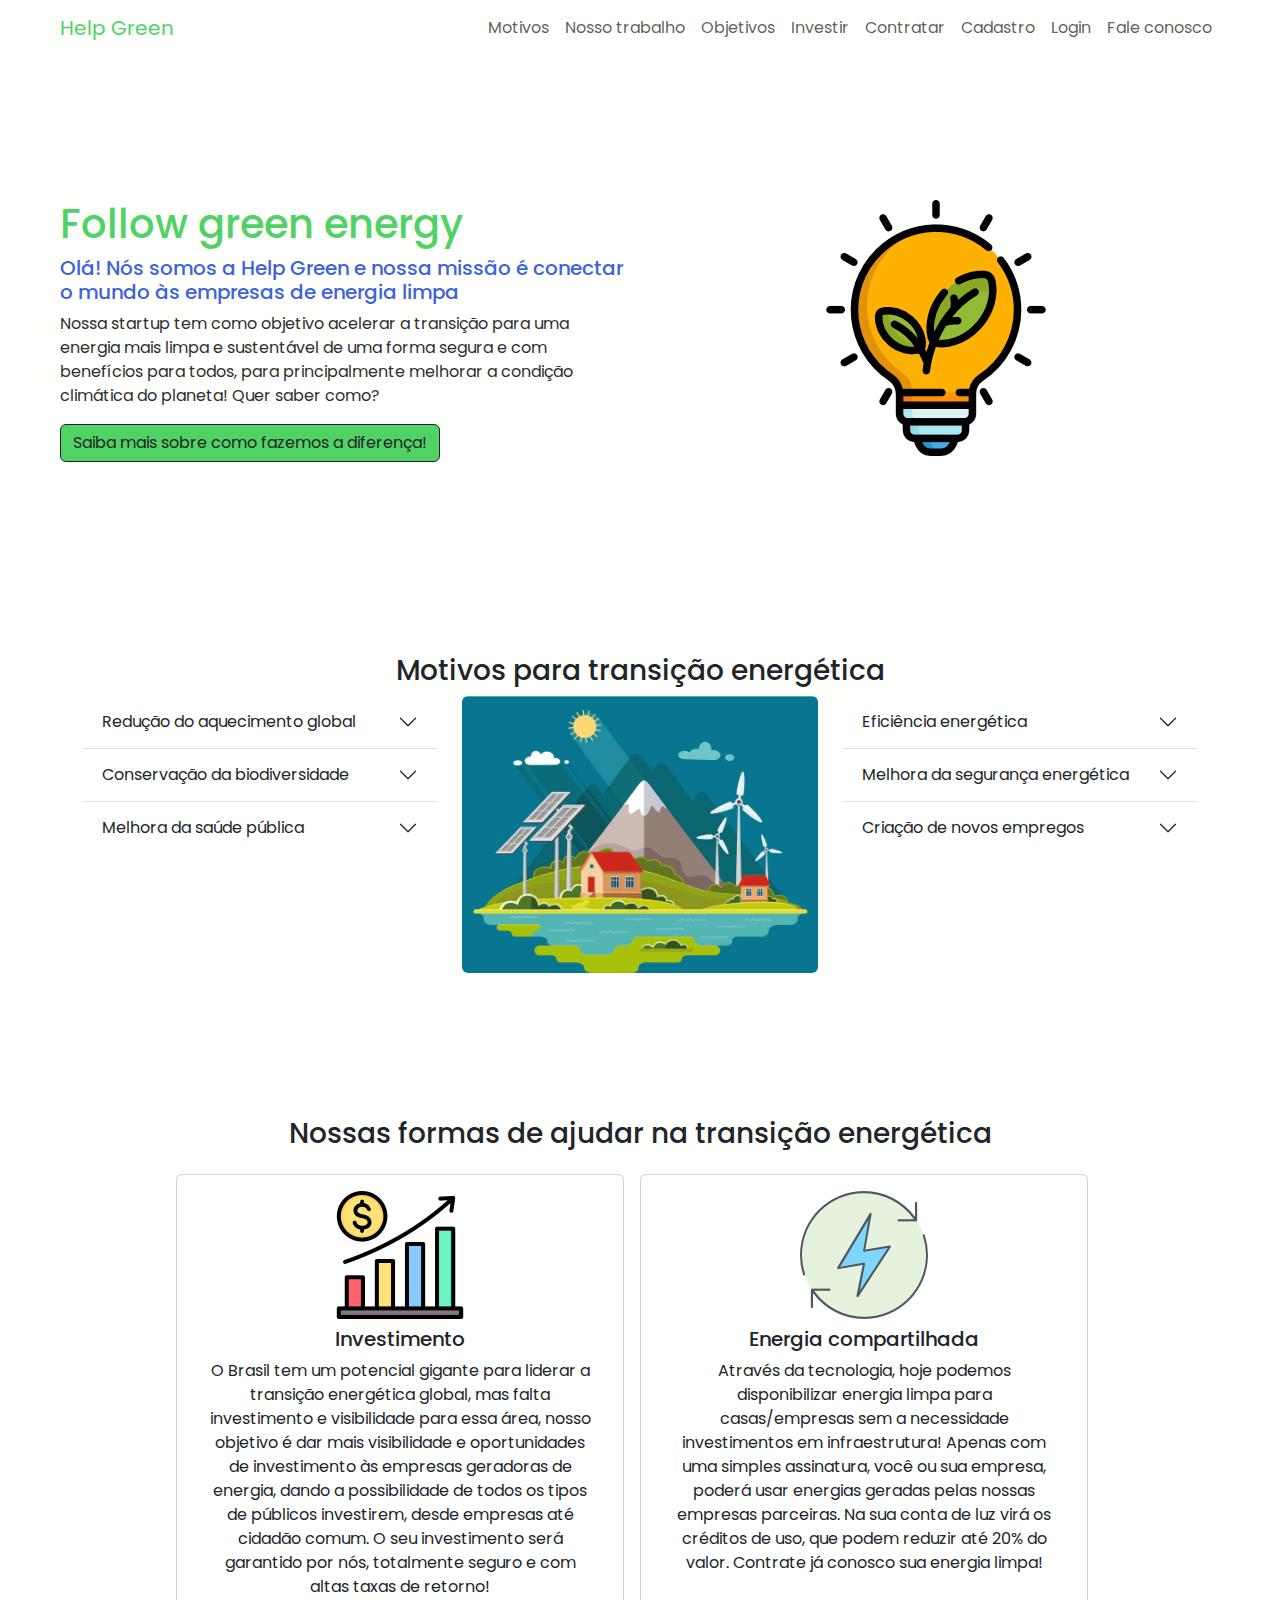
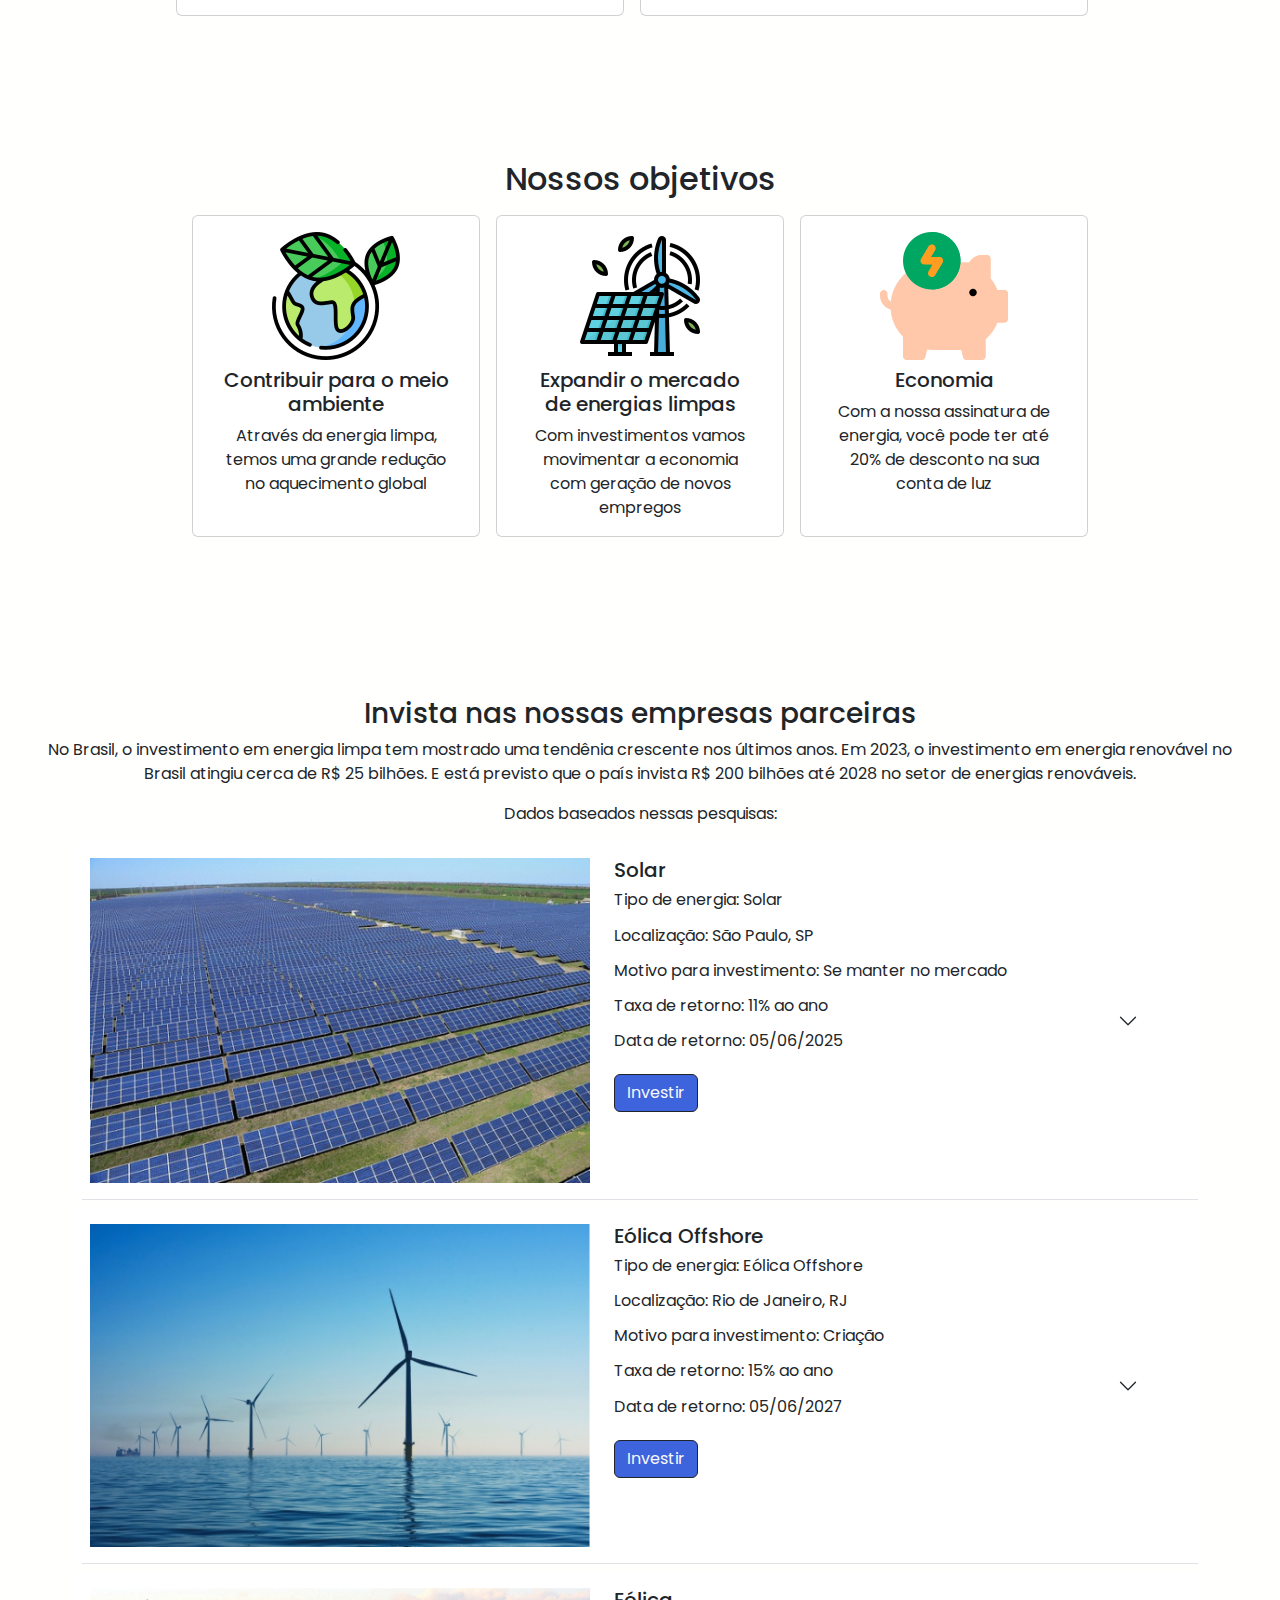
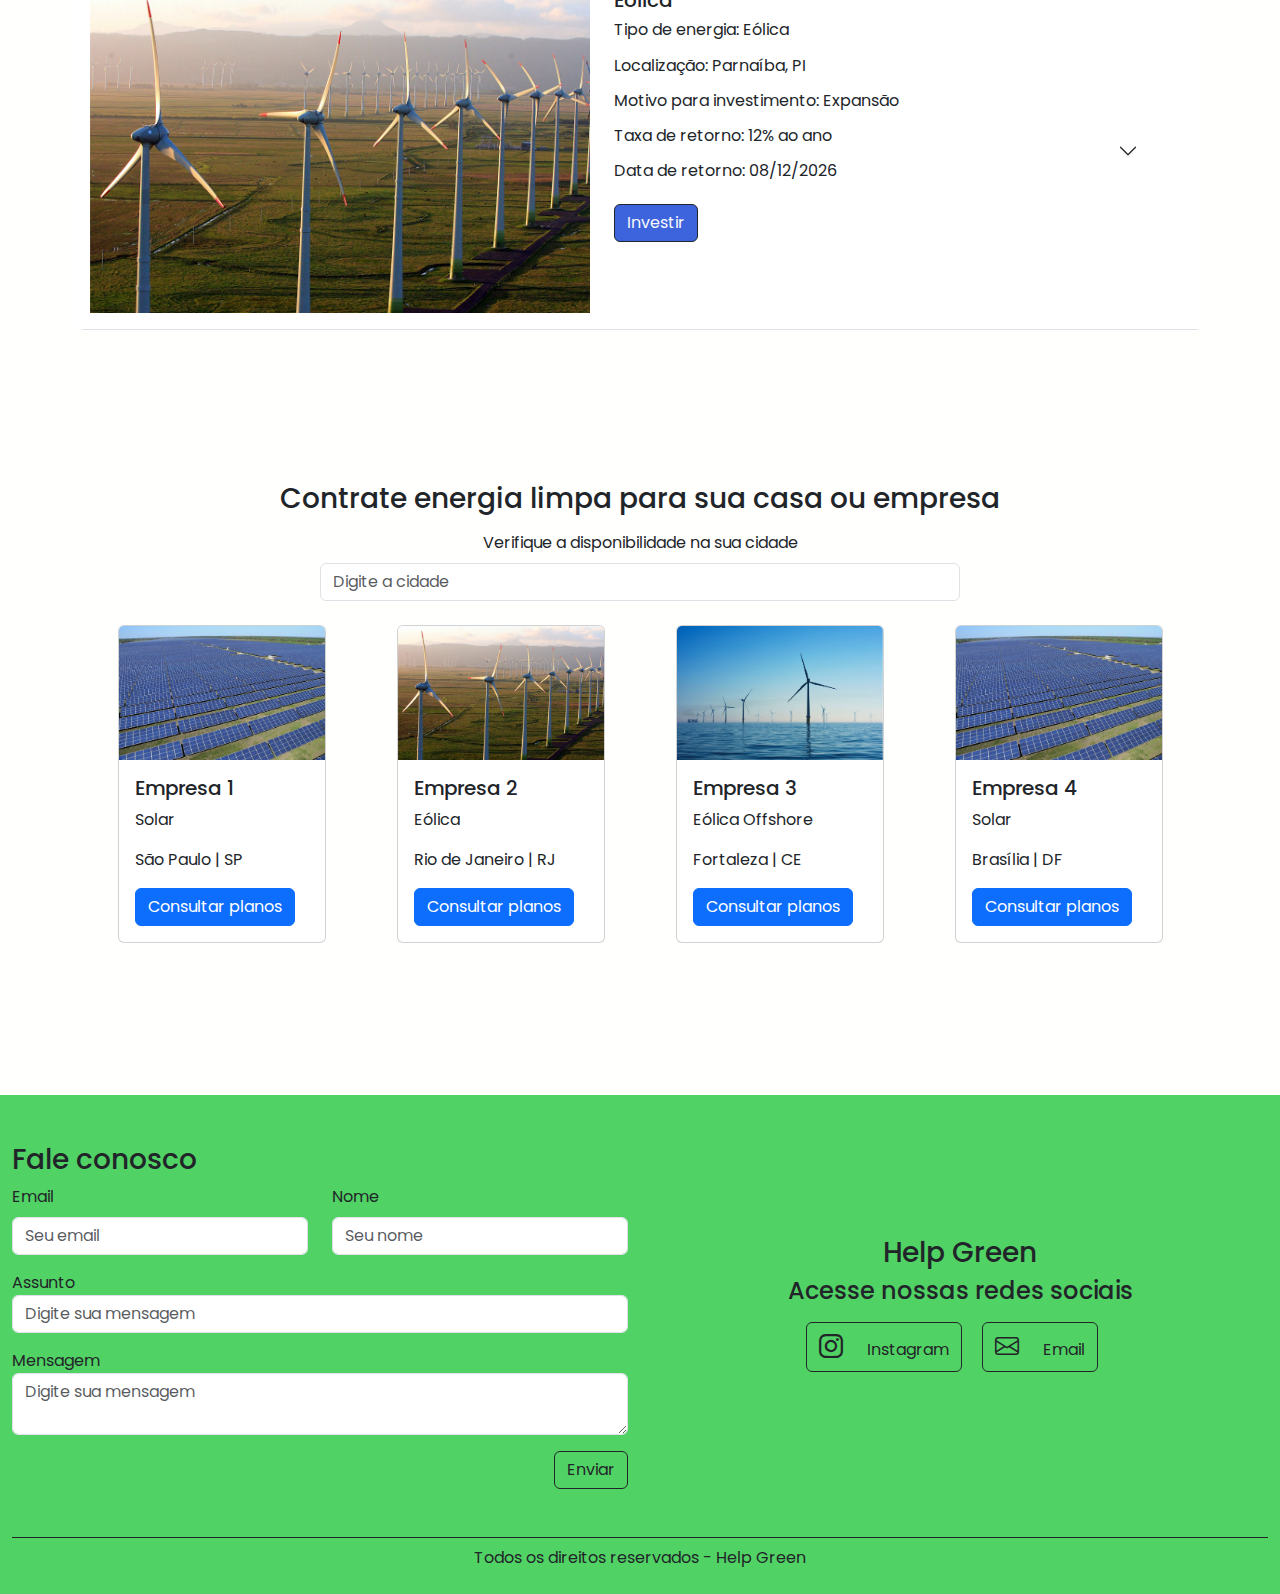
==== commit 07708515: "fix date in section investiment" ====
--- a/index.html
+++ b/index.html
@@ -193,12 +193,14 @@
 
       <section id="investiment" class=" mt-5 mb-5 pt-5 pb-5">
         <h3 class="text-center">Invista nas nossas empresas parceiras</h3>
-        <p class="text-center">No Brasil, o investimento em energia limpa tem mostrado uma tendênia crescente nos últimos anos. Em 2023, o investimento em energia renovável no Brasil atingiu cerca de R$ 25 bilhões. E está previsto que o país invista R$ 200 bilhões até 2028 no setor de energias renováveis.</p>
-        <p class="text-center">Dados baseados nessas pesquisas:</p>
-        <ul class="text-center mb-3">
-          <li><a href="https://agenciagov.ebc.com.br/noticias/202404/investimentos-em-transicao-energetica-chegarao-a-r-200-bilhoes-ate-2028#:~:text=A%20proje%C3%A7%C3%A3o%20de%20investimentos%20no,de%20energia%20limpa%20no%20mundo%E2%80%9D."></a></li>
-          <li><a href="https://valor.globo.com/brasil/noticia/2024/03/13/brasil-foi-3-pas-no-mundo-que-mais-atraiu-investimentos-em-energias-renovveis-em-2023.ghtml"></a></li>
-        </ul>
+        <p class="text-center px-4">No Brasil, o investimento em energia limpa tem mostrado uma tendênia crescente nos últimos anos. Em 2023, o investimento em energia renovável no Brasil atingiu cerca de R$ 25 bilhões. E está previsto que o país invista R$ 200 bilhões até 2028 no setor de energias renováveis.</p>
+        <div class="mb-3">
+           <p class="text-center">Dados baseados nessas pesquisas:</p>
+          <a href="https://agenciagov.ebc.com.br/noticias/202404/investimentos-em-transicao-energetica-chegarao-a-r-200-bilhoes-ate-2028#:~:text=A%20proje%C3%A7%C3%A3o%20de%20investimentos%20no,de%20energia%20limpa%20no%20mundo%E2%80%9D."></a></li>
+          <a href="https://valor.globo.com/brasil/noticia/2024/03/13/brasil-foi-3-pas-no-mundo-que-mais-atraiu-investimentos-em-energias-renovveis-em-2023.ghtml"></a>
+        </div>
+        
+        
         <div class="container accordion accordion-flush img-accordion" id="accordion">
           
         </div>
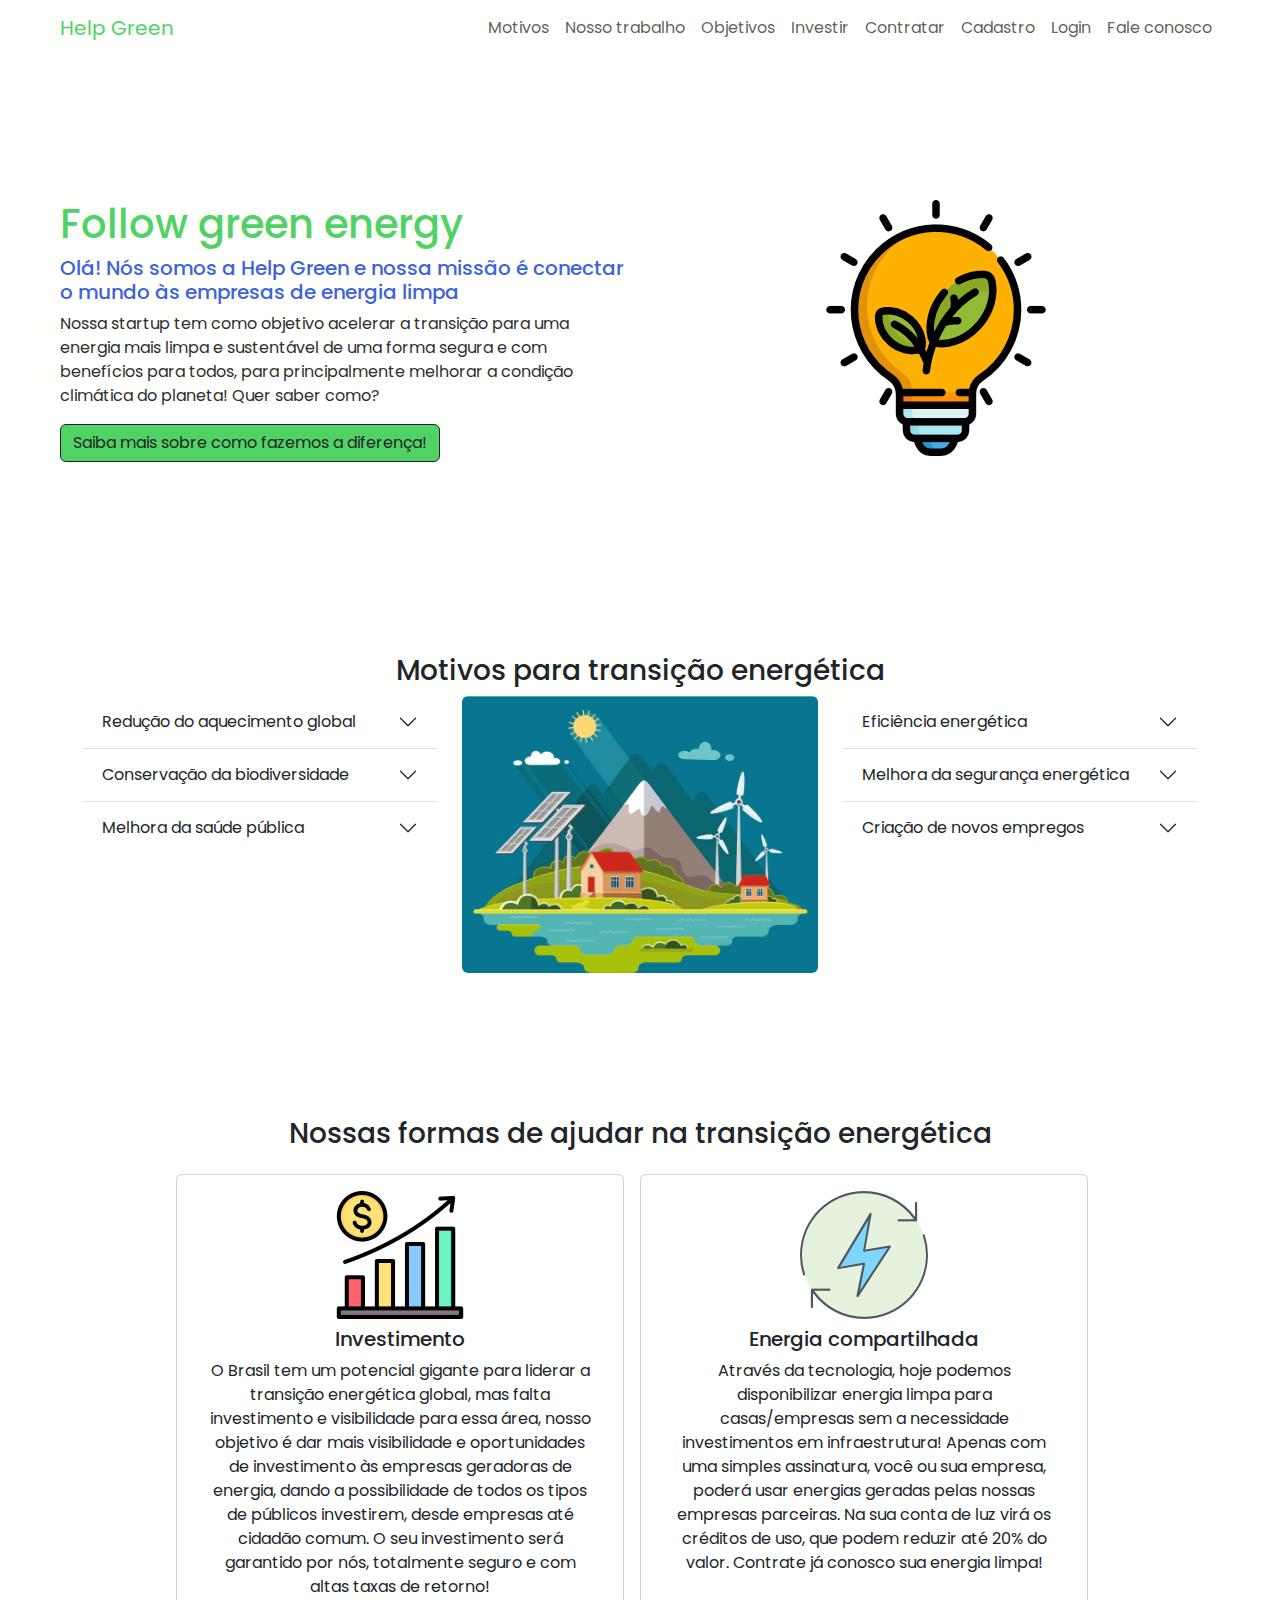
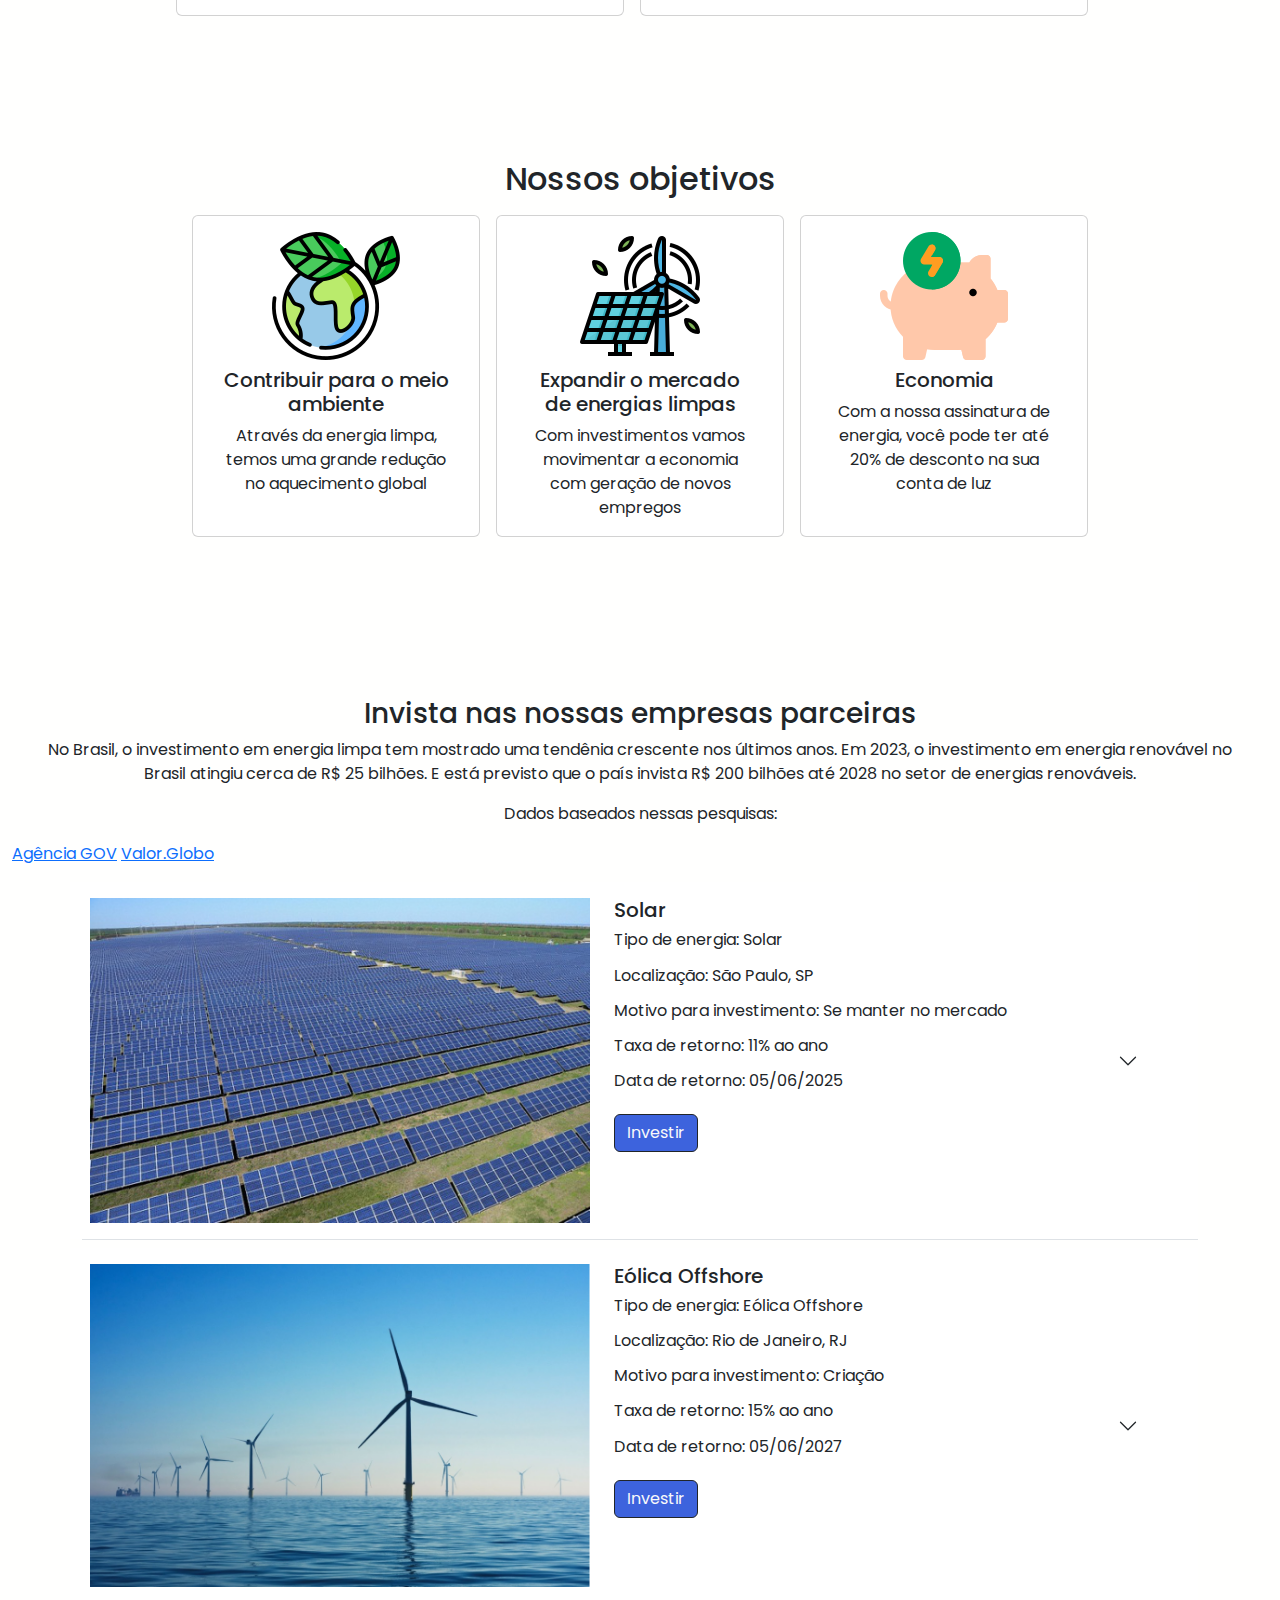
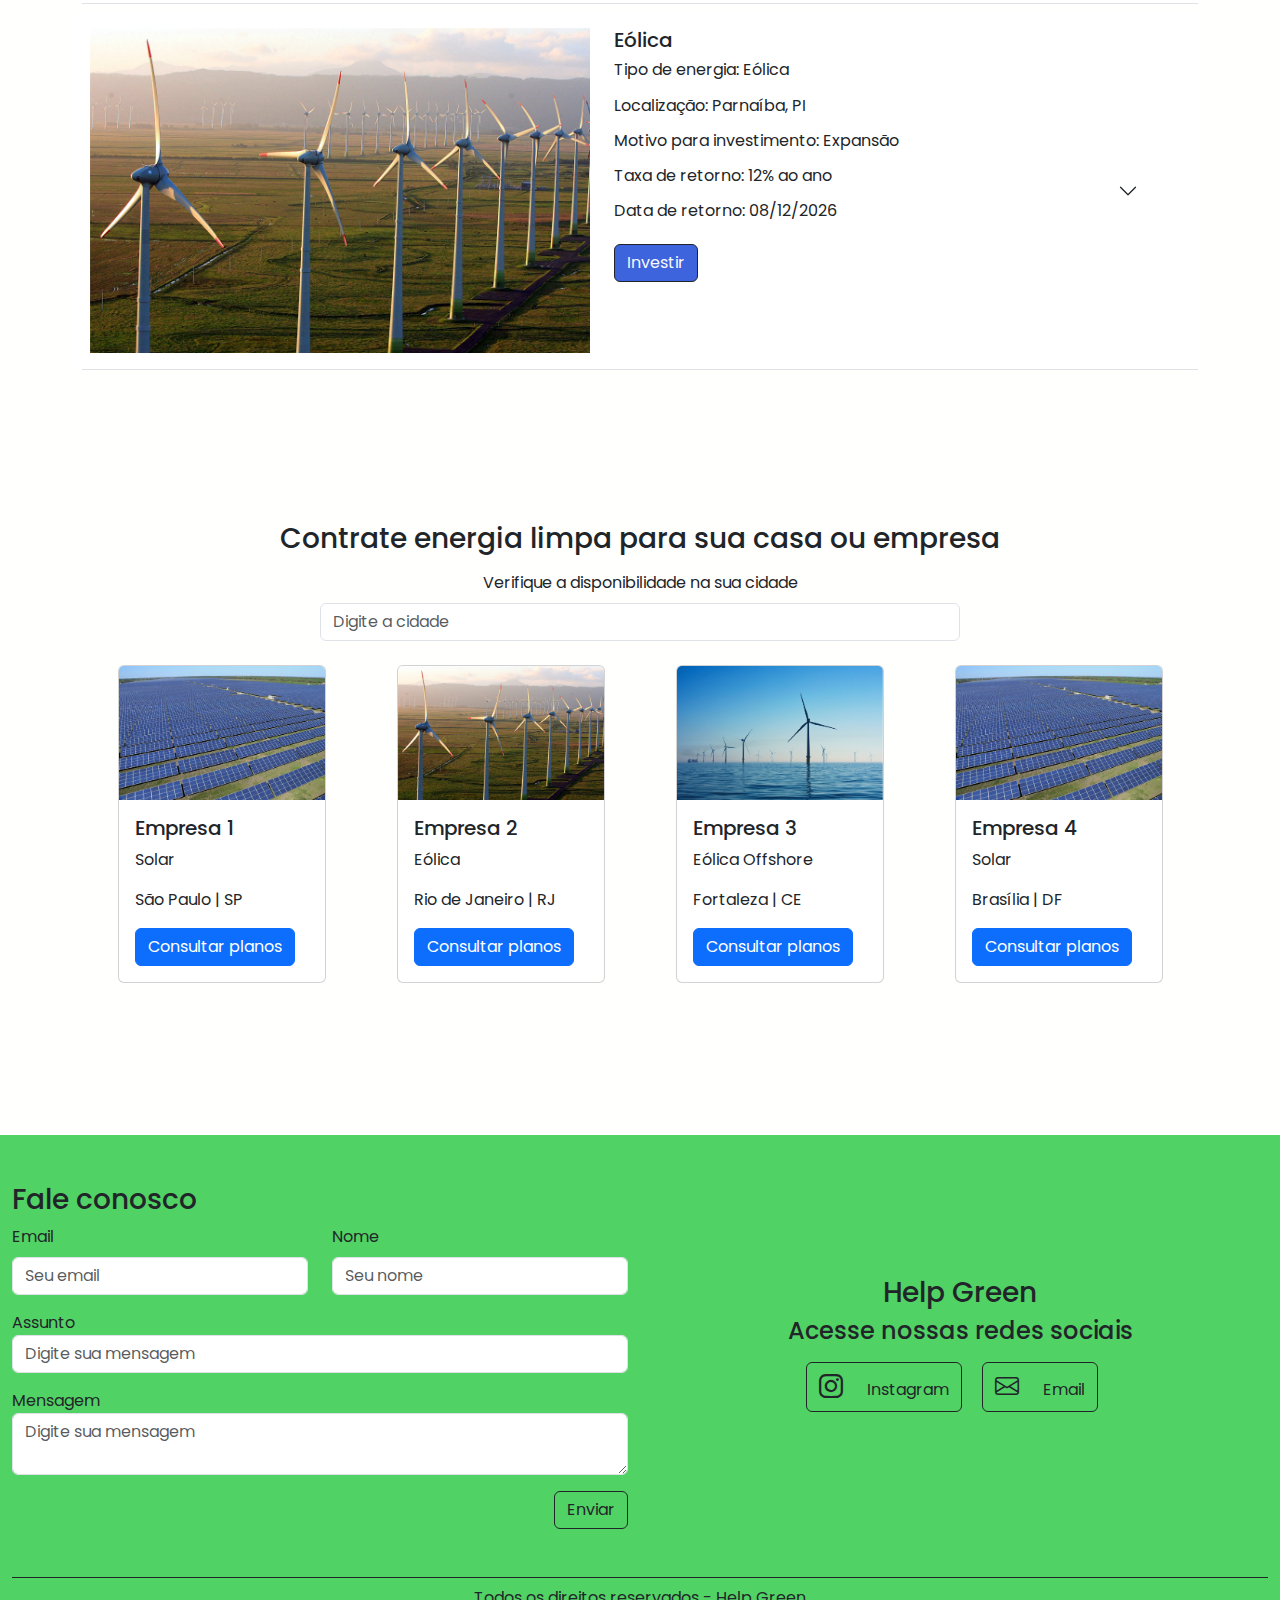
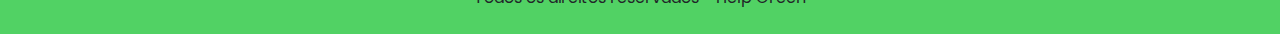
==== commit e84469d9: "fix: a in section investiment" ====
--- a/index.html
+++ b/index.html
@@ -196,8 +196,10 @@
         <p class="text-center px-4">No Brasil, o investimento em energia limpa tem mostrado uma tendênia crescente nos últimos anos. Em 2023, o investimento em energia renovável no Brasil atingiu cerca de R$ 25 bilhões. E está previsto que o país invista R$ 200 bilhões até 2028 no setor de energias renováveis.</p>
         <div class="mb-3">
            <p class="text-center">Dados baseados nessas pesquisas:</p>
-          <a href="https://agenciagov.ebc.com.br/noticias/202404/investimentos-em-transicao-energetica-chegarao-a-r-200-bilhoes-ate-2028#:~:text=A%20proje%C3%A7%C3%A3o%20de%20investimentos%20no,de%20energia%20limpa%20no%20mundo%E2%80%9D."></a></li>
-          <a href="https://valor.globo.com/brasil/noticia/2024/03/13/brasil-foi-3-pas-no-mundo-que-mais-atraiu-investimentos-em-energias-renovveis-em-2023.ghtml"></a>
+          <p>
+            <a href="https://agenciagov.ebc.com.br/noticias/202404/investimentos-em-transicao-energetica-chegarao-a-r-200-bilhoes-ate-2028#:~:text=A%20proje%C3%A7%C3%A3o%20de%20investimentos%20no,de%20energia%20limpa%20no%20mundo%E2%80%9D.">Agência GOV</a></li>
+            <a href="https://valor.globo.com/brasil/noticia/2024/03/13/brasil-foi-3-pas-no-mundo-que-mais-atraiu-investimentos-em-energias-renovveis-em-2023.ghtml">Valor.Globo</a>
+          </p>
         </div>
         
         
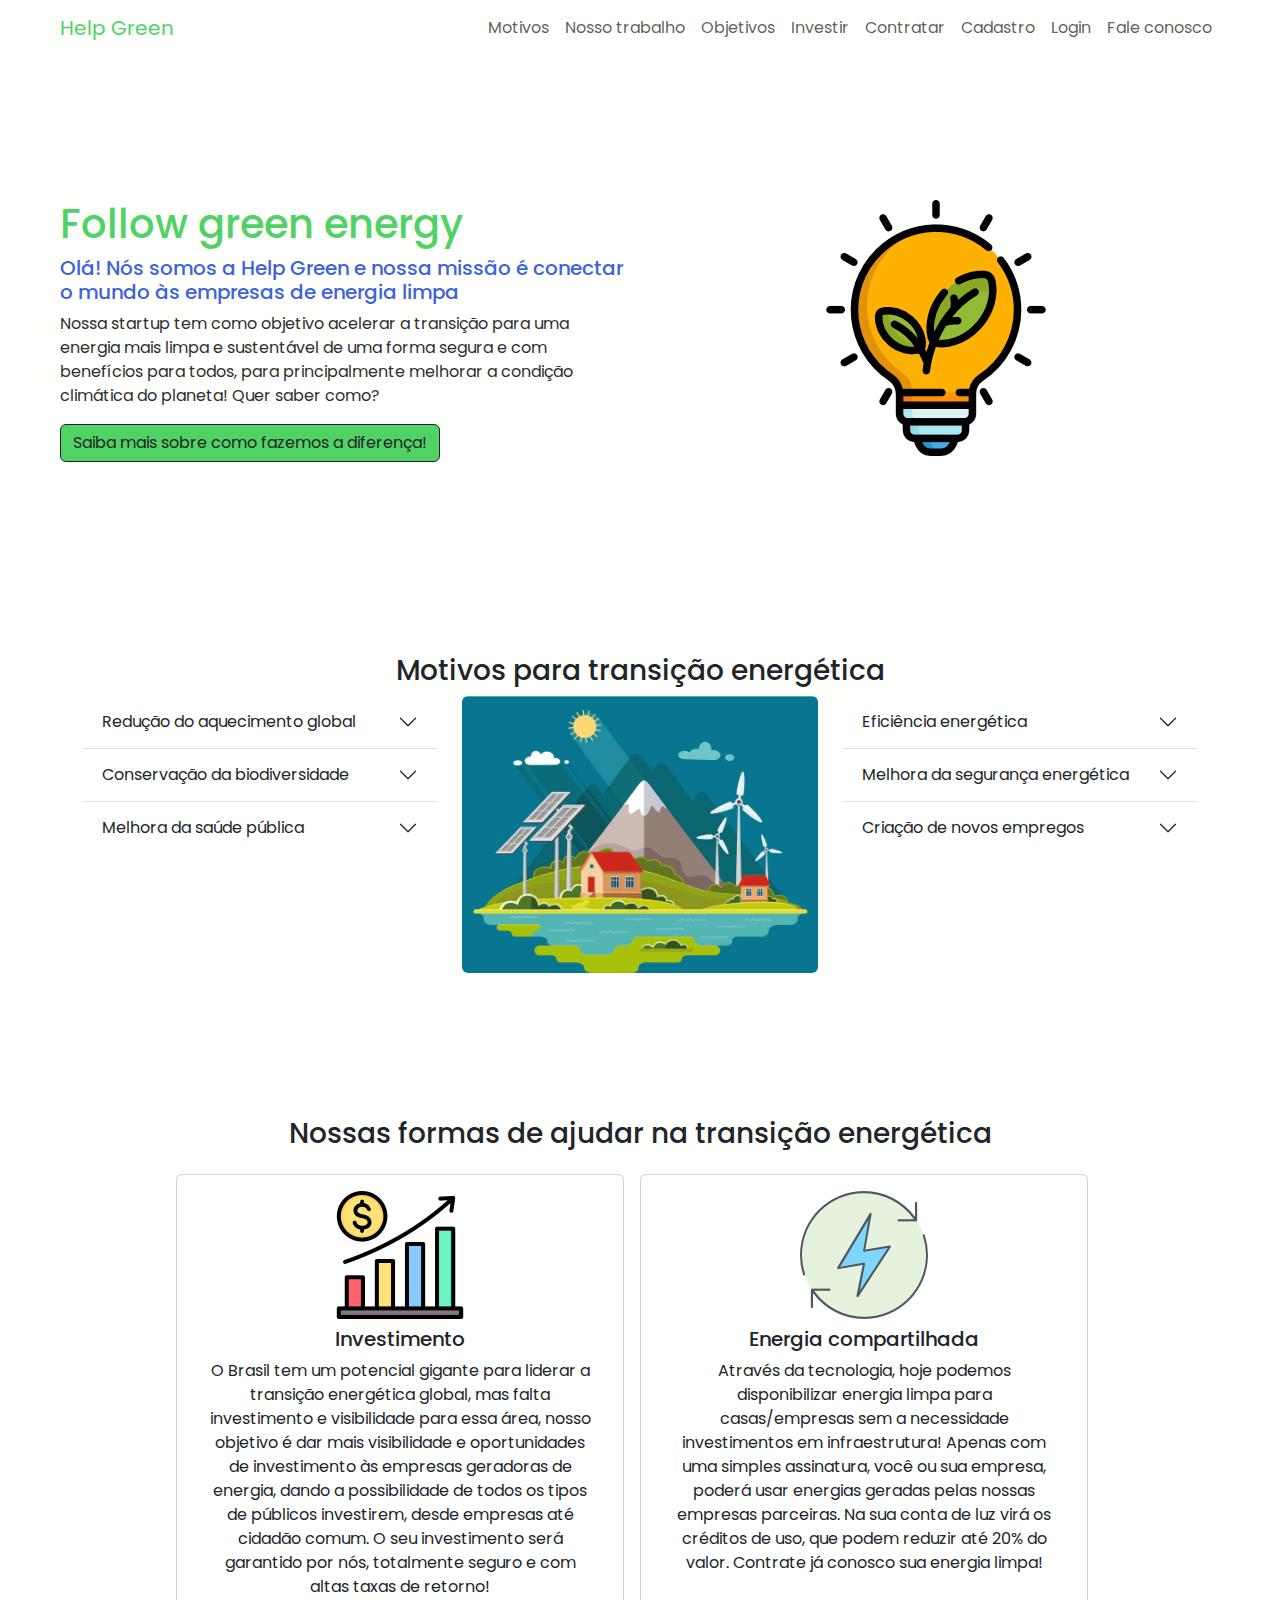
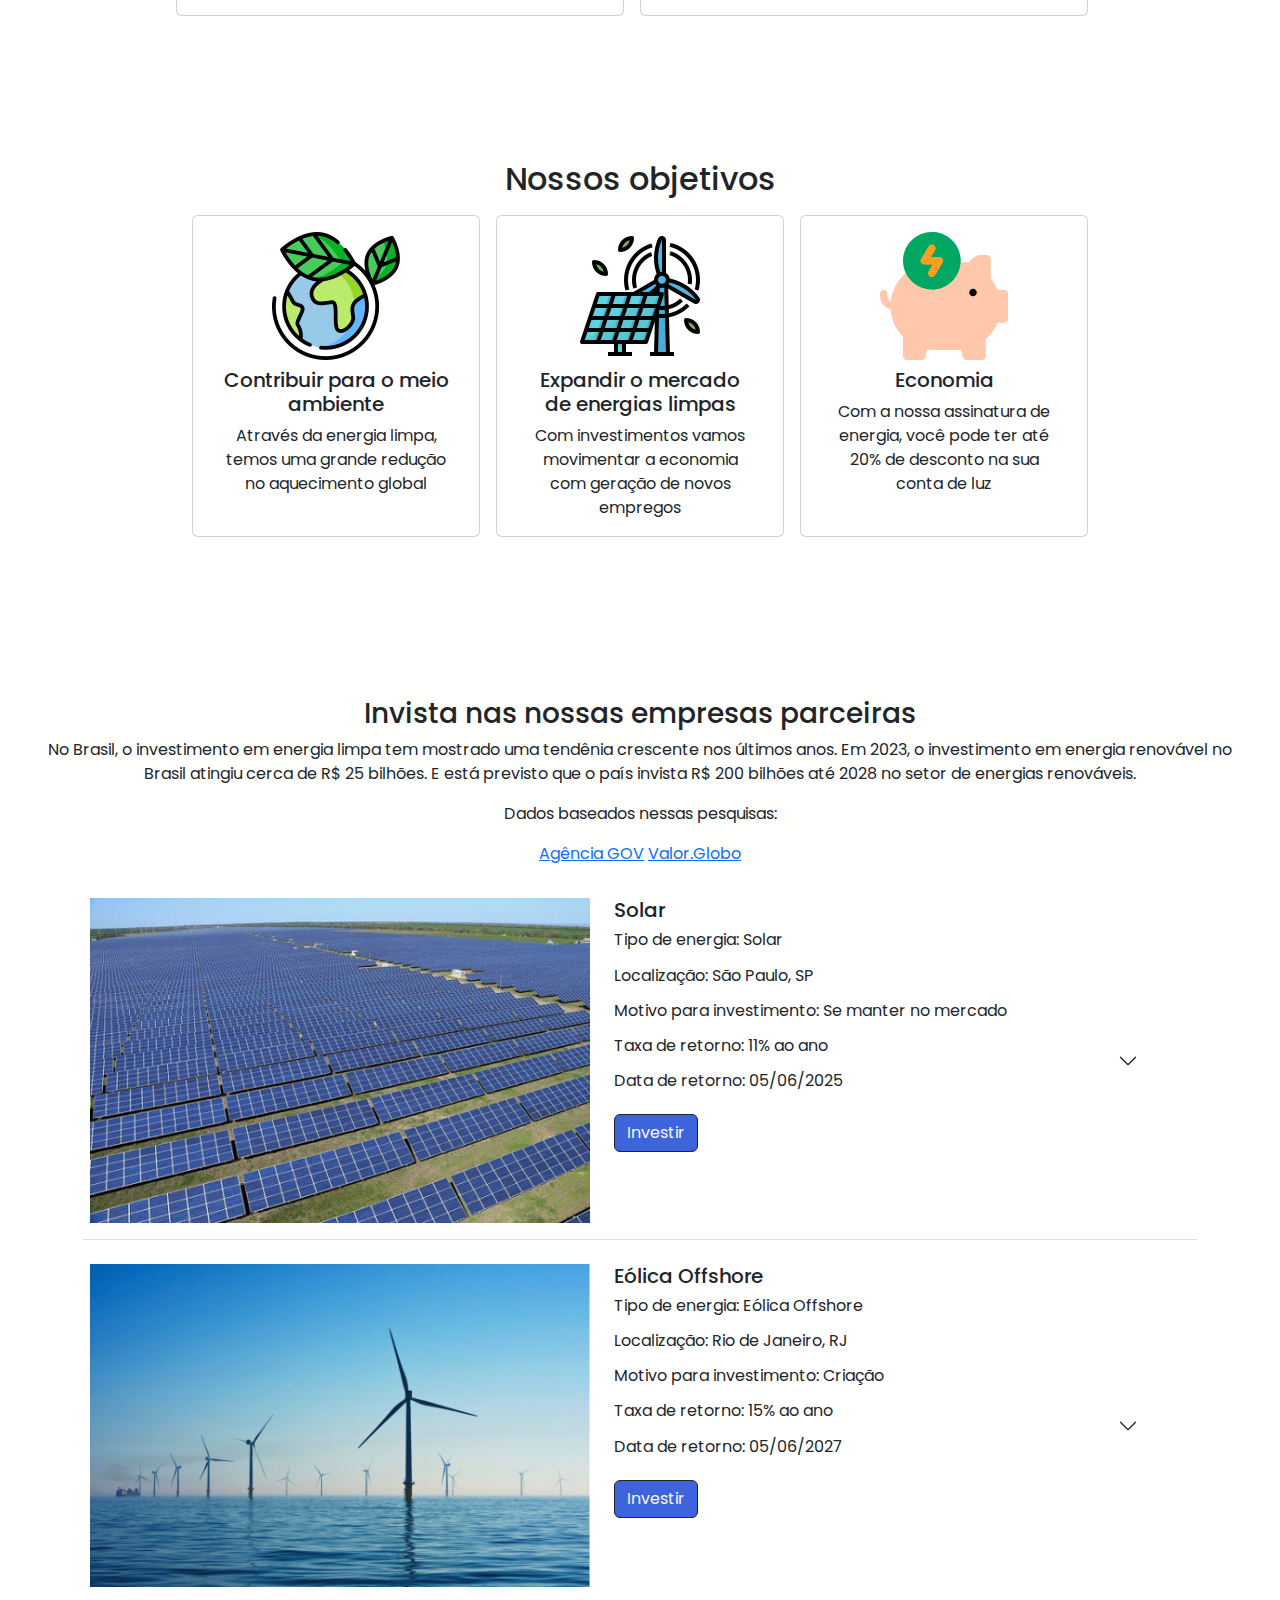
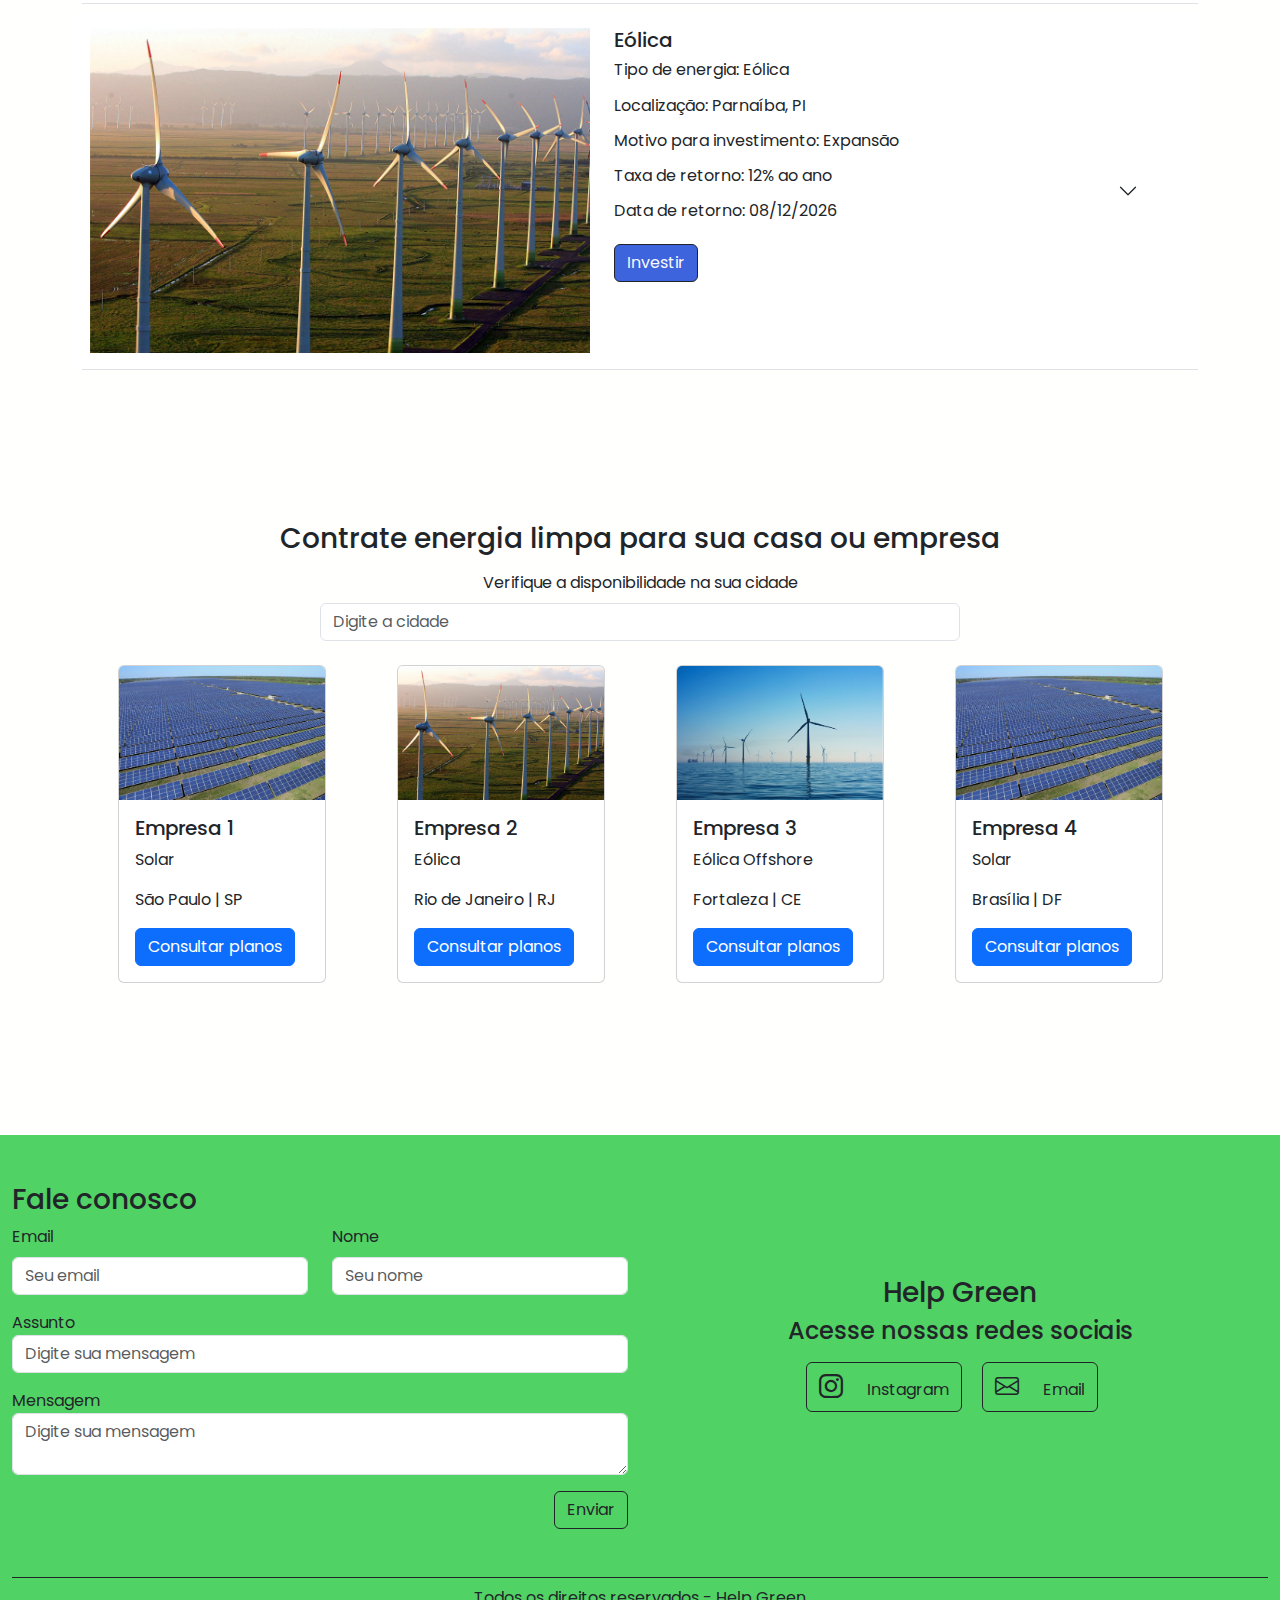
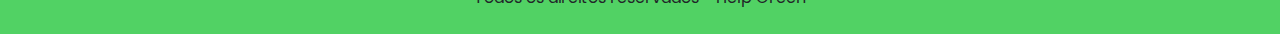
==== commit ab7d40a7: "fix: alignment in p" ====
--- a/index.html
+++ b/index.html
@@ -196,7 +196,7 @@
         <p class="text-center px-4">No Brasil, o investimento em energia limpa tem mostrado uma tendênia crescente nos últimos anos. Em 2023, o investimento em energia renovável no Brasil atingiu cerca de R$ 25 bilhões. E está previsto que o país invista R$ 200 bilhões até 2028 no setor de energias renováveis.</p>
         <div class="mb-3">
            <p class="text-center">Dados baseados nessas pesquisas:</p>
-          <p>
+          <p class="text-center">
             <a href="https://agenciagov.ebc.com.br/noticias/202404/investimentos-em-transicao-energetica-chegarao-a-r-200-bilhoes-ate-2028#:~:text=A%20proje%C3%A7%C3%A3o%20de%20investimentos%20no,de%20energia%20limpa%20no%20mundo%E2%80%9D.">Agência GOV</a></li>
             <a href="https://valor.globo.com/brasil/noticia/2024/03/13/brasil-foi-3-pas-no-mundo-que-mais-atraiu-investimentos-em-energias-renovveis-em-2023.ghtml">Valor.Globo</a>
           </p>
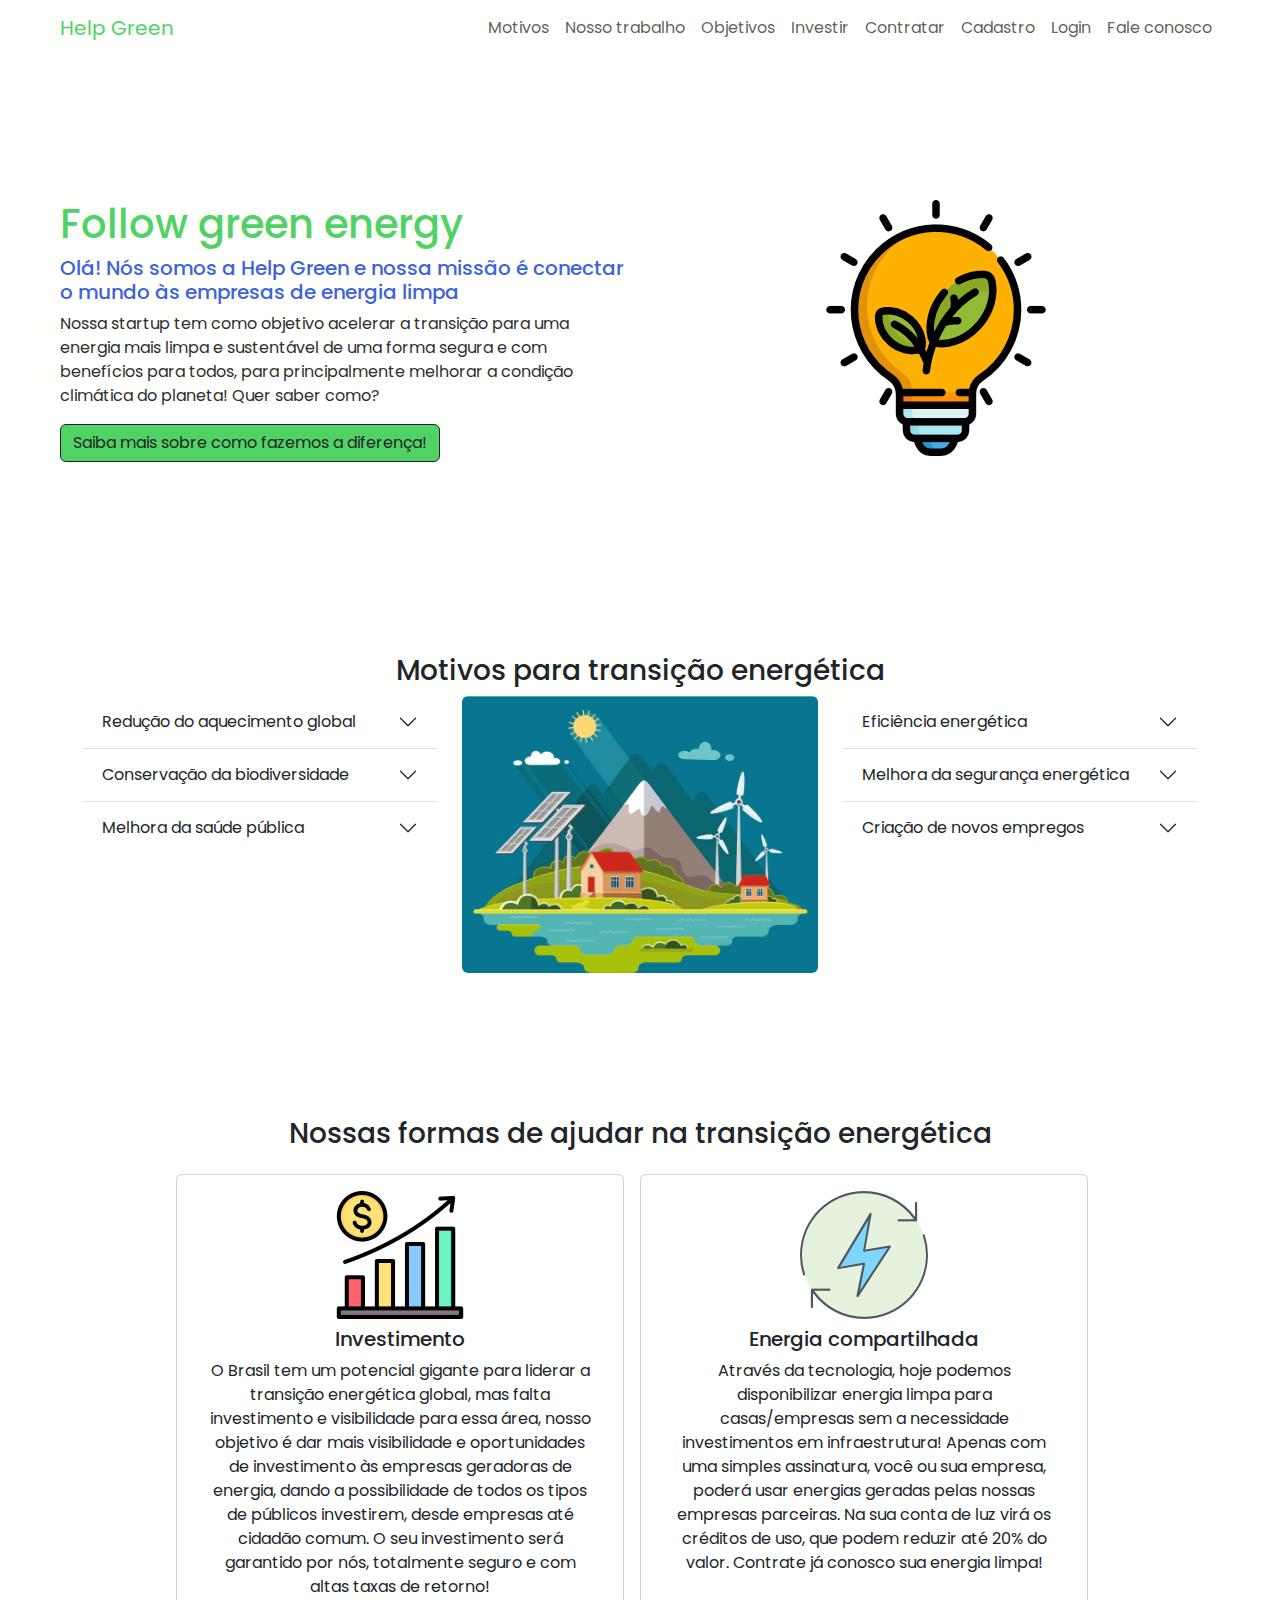
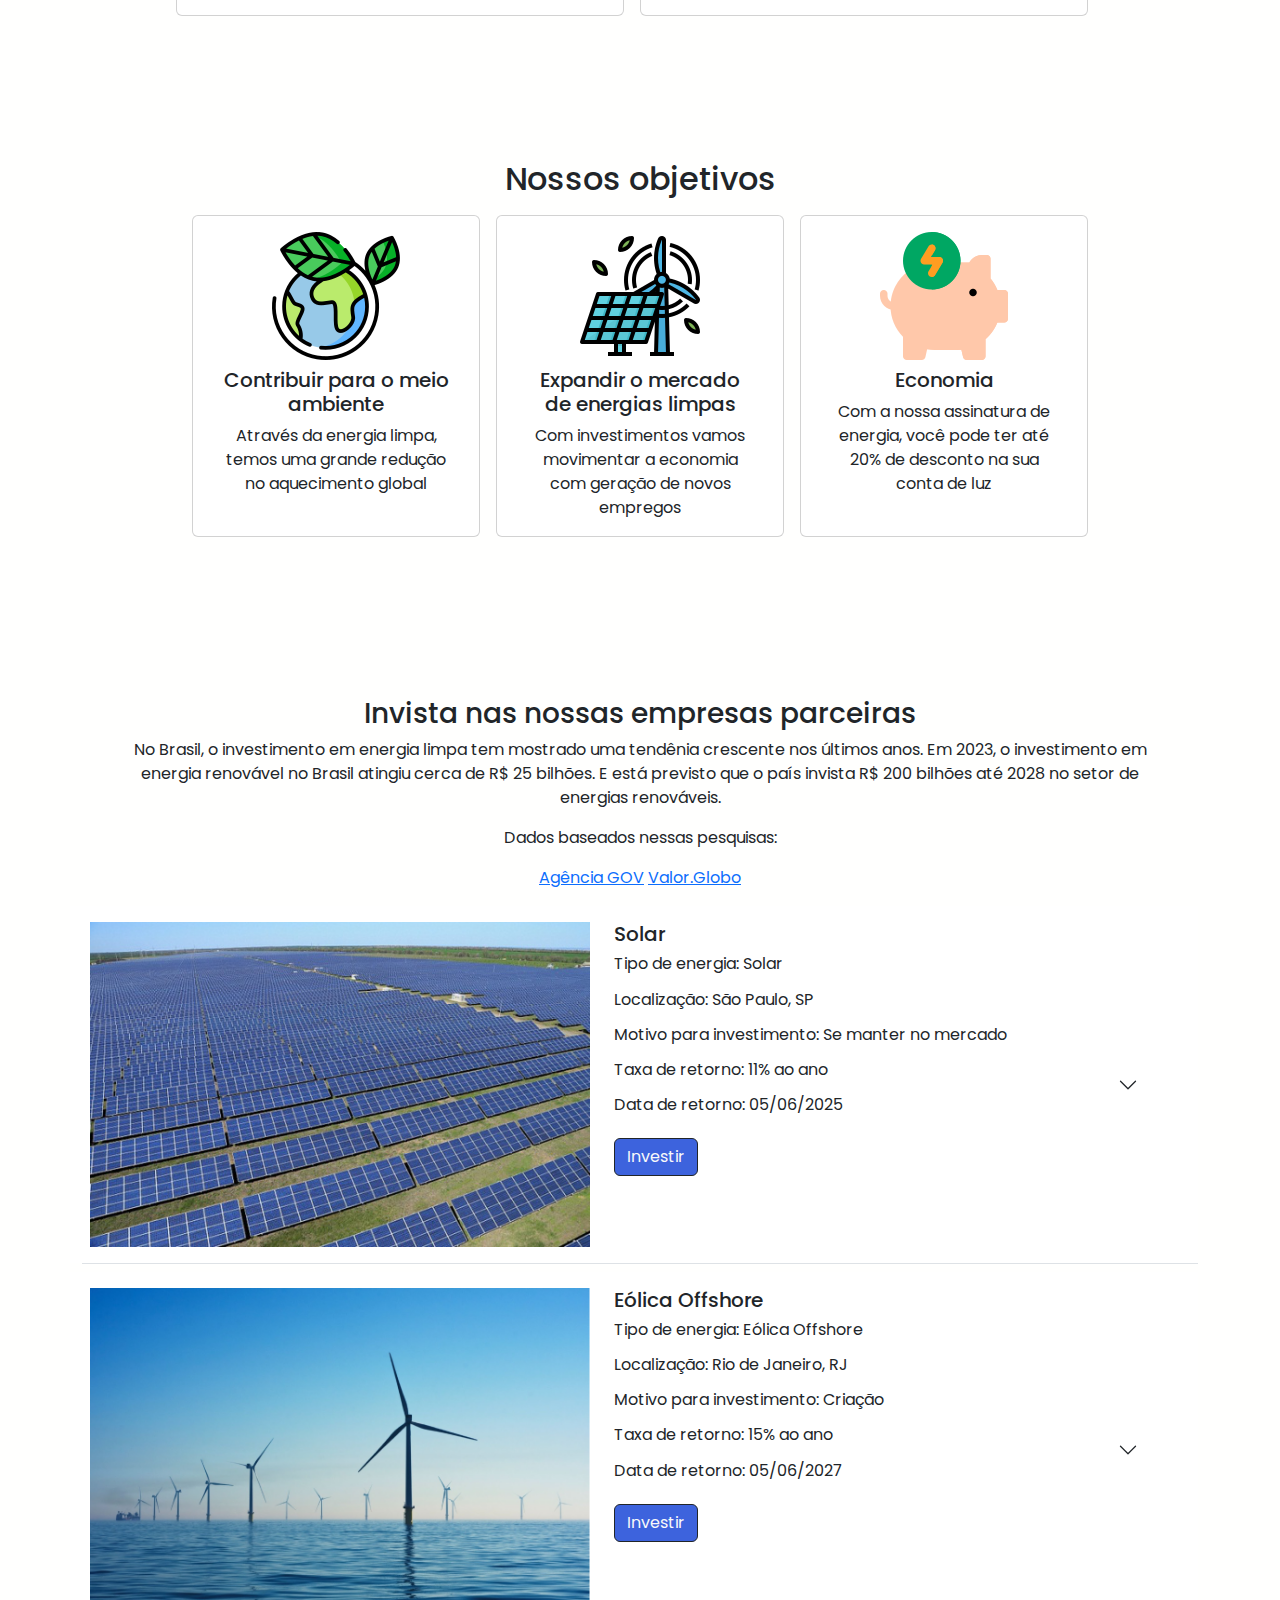
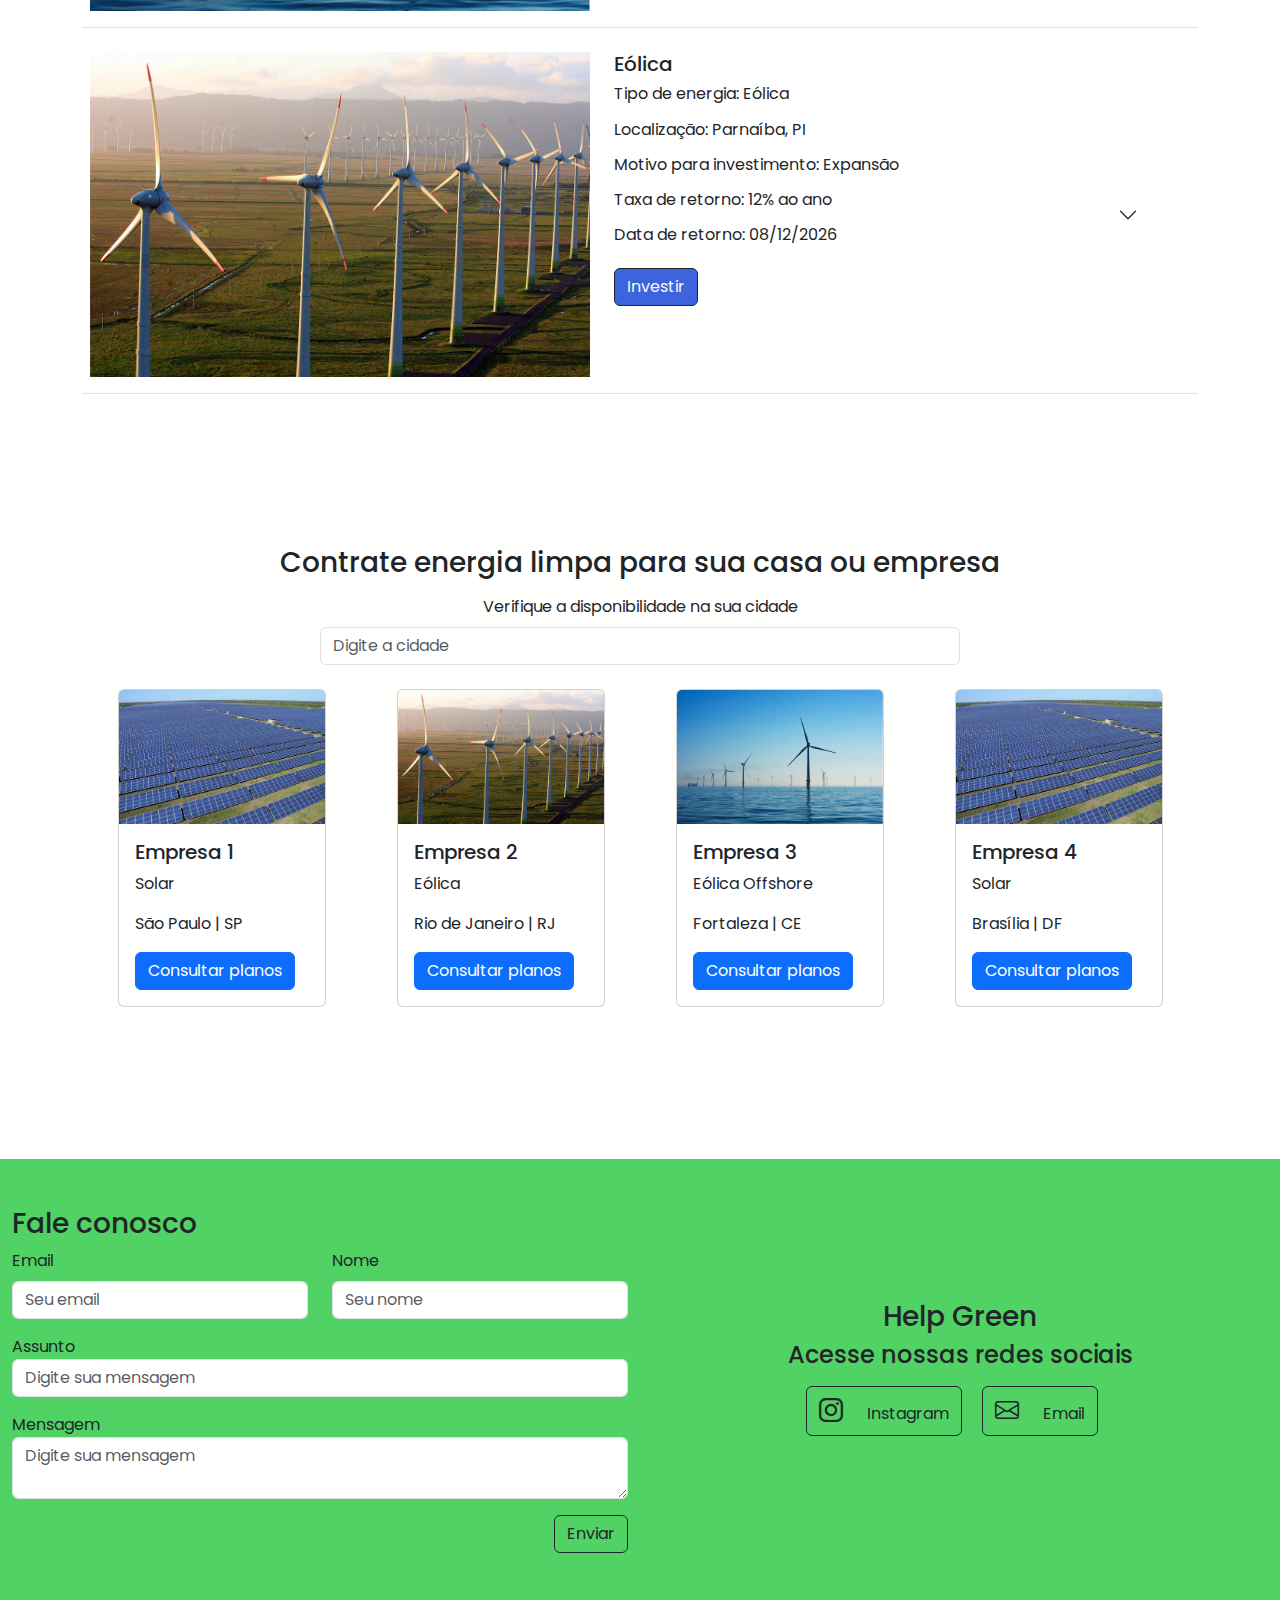
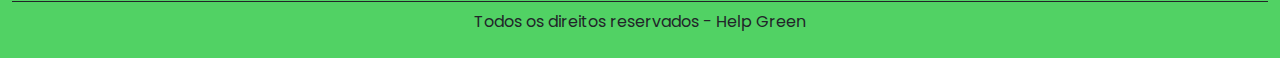
==== commit e4abda38: "fix padding in investiment section" ====
--- a/index.html
+++ b/index.html
@@ -193,8 +193,10 @@
 
       <section id="investiment" class=" mt-5 mb-5 pt-5 pb-5">
         <h3 class="text-center">Invista nas nossas empresas parceiras</h3>
-        <p class="text-center px-4">No Brasil, o investimento em energia limpa tem mostrado uma tendênia crescente nos últimos anos. Em 2023, o investimento em energia renovável no Brasil atingiu cerca de R$ 25 bilhões. E está previsto que o país invista R$ 200 bilhões até 2028 no setor de energias renováveis.</p>
-        <div class="mb-3">
+        <div class="container">
+          <p class="text-center px-3 px-md-5">No Brasil, o investimento em energia limpa tem mostrado uma tendênia crescente nos últimos anos. Em 2023, o investimento em energia renovável no Brasil atingiu cerca de R$ 25 bilhões. E está previsto que o país invista R$ 200 bilhões até 2028 no setor de energias renováveis.</p>
+        </div>
+        <div class="mb-2">
            <p class="text-center">Dados baseados nessas pesquisas:</p>
           <p class="text-center">
             <a href="https://agenciagov.ebc.com.br/noticias/202404/investimentos-em-transicao-energetica-chegarao-a-r-200-bilhoes-ate-2028#:~:text=A%20proje%C3%A7%C3%A3o%20de%20investimentos%20no,de%20energia%20limpa%20no%20mundo%E2%80%9D.">Agência GOV</a></li>
